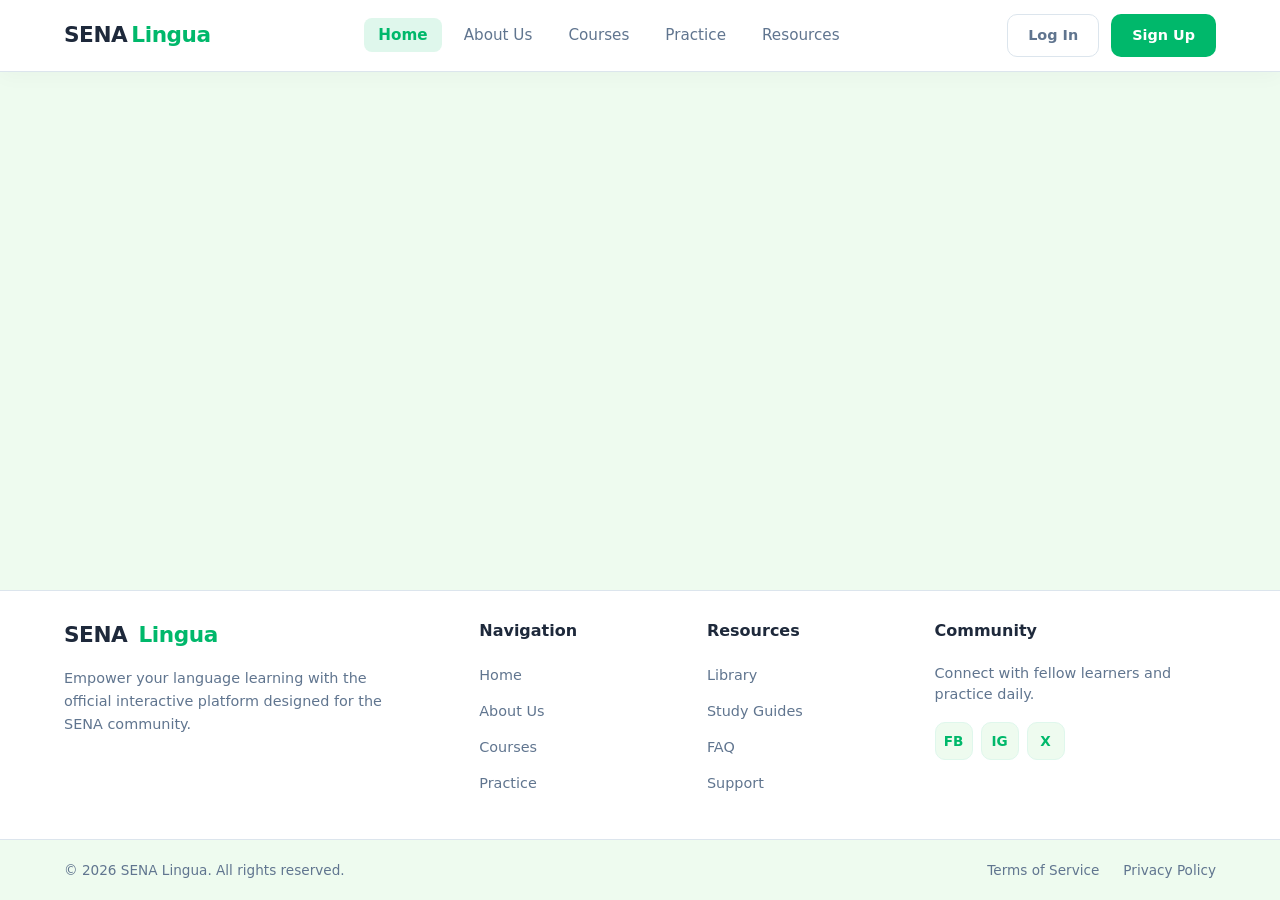
==== index.html @ 80a5748d "🎨 Colors  🔘 Botones  🧭 Navbar  🦶 Footer  ✨ Animaciones" ====
<!DOCTYPE html>
<html lang="eN">
<head>
    <meta charset="UTF-8">
    <meta name="viewport" content="width=device-width, initial-scale=1.0">
    <title>SENA Lingua</title>
    <link rel="stylesheet" href="css/estilo.css">
</head>
<body>
    <!-- NAVBAR -->
    <header class="site-header">
        <nav class="navbar">
            <div class="navbar-container">
                <!-- Logo -->
                <a href="index.html" class="logo">
                    SENA <span>Lingua</span>
                </a>
                <!-- Checkbox invisible para menú mobile responsivo (Sin JS) -->
                <input type="checkbox" id="menu-toggle" class="menu-checkbox">
                <label for="menu-toggle" class="mobile-menu-btn" aria-label="Abrir menú">
                    <span></span>
                    <span></span>
                    <span></span>
                </label>
                <!-- Enlaces de navegación -->
                <ul class="nav-links">
                    <li><a href="index.html" class="active">Home</a></li>
                    <li><a href="about.html">About Us</a></li>
                    <li><a href="courses.html">Courses</a></li>
                    <li><a href="practice.html">Practice</a></li>
                    <li><a href="resources.html">Resources</a></li>
                </ul>
                <!-- Botones de Acción -->
                <div class="nav-buttons">
                    <a href="login.html" class="login-btn">Log In</a>
                    <a href="register.html" class="register-btn">Sign Up</a>
                </div>
            </div>
        </nav>
    </header>
    <main class="main-content" style="flex: 1; padding: 3rem 1.5rem;">
        
    </main>

    <!-- FOOTER -->
    <footer class="footer">
        <div class="footer-container">
            <!-- Columna 1: Marca & Descripción -->
            <div class="footer-col footer-brand">
                <a href="index.html" class="logo">
                    SENA <span>Lingua</span>
                </a>
                <p class="footer-description">
                    Empower your language learning with the official interactive platform designed for the SENA community.
                </p>
            </div>
            <!-- Columna 2: Navegación -->
            <div class="footer-col">
                <h4 class="footer-title">Navigation</h4>
                <ul class="footer-links">
                    <li><a href="index.html">Home</a></li>
                    <li><a href="about.html">About Us</a></li>
                    <li><a href="courses.html">Courses</a></li>
                    <li><a href="practice.html">Practice</a></li>
                </ul>
            </div>
            <!-- Columna 3: Recursos -->
            <div class="footer-col">
                <h4 class="footer-title">Resources</h4>
                <ul class="footer-links">
                    <li><a href="resources.html">Library</a></li>
                    <li><a href="#">Study Guides</a></li>
                    <li><a href="#">FAQ</a></li>
                    <li><a href="#">Support</a></li>
                </ul>
            </div>
            <!-- Columna 4: Comunidad & Redes -->
            <div class="footer-col">
                <h4 class="footer-title">Community</h4>
                <p class="footer-info">Connect with fellow learners and practice daily.</p>
                <div class="footer-socials">
                    <a href="#" class="social-btn" translate="no" aria-label="Facebook">FB</a>
                    <a href="#" class="social-btn" translate="no" aria-label="Instagram">IG</a>
                    <a href="#" class="social-btn" translate="no" aria-label="X / Twitter">X</a>
                </div>
            </div>
        </div>
        <!-- Barra Inferior (Copyright & Legal) -->
        <div class="footer-bottom">
            <div class="footer-bottom-container">
                <p>&copy; 2026 SENA Lingua. All rights reserved.</p>
                <div class="footer-legal">
                    <a href="#">Terms of Service</a>
                    <a href="#">Privacy Policy</a>
                </div>
            </div>
        </div>
    </footer>
</body>
</html>
---- css/estilo.css ----
/* VARIABLES Y PALETA DE COLORES REFINADA */
:root {
    --verde-principal: #00B86B;
    --verde-claro: #DFF7EC;
    --verde-suave: #EEFBEF;
    --azul-gris: #60758F;
    --blanco: #FFFFFF;
    --gris-borde: #DCE5ED;
    /* Estados derivados y sombras orgánicas */
    --verde-hover: #009958;
    --texto-oscuro: #1E293B;
    --sombra-suave: 0 10px 30px -10px rgba(0, 184, 107, 0.25);
}
/* Reset básico */
* {
    box-sizing: border-box;
    margin: 0;
    padding: 0;
}
body {
    font-family: system-ui, -apple-system, BlinkMacSystemFont, 'Segoe UI', Roboto, sans-serif;
    background-color: var(--verde-suave);
    color: var(--texto-oscuro);
    line-height: 1.5;
    min-height: 100vh;
    display: flex;
    flex-direction: column;
}
/* HEADER & NAVBAR */
.site-header {
    position: sticky;
    top: 0;
    z-index: 1000;
}
.navbar {
    background-color: var(--blanco);
    border-bottom: 1px solid var(--gris-borde);
    box-shadow: 0 4px 20px rgba(0, 0, 0, 0.03);
}
.navbar-container {
    max-width: 1200px;
    margin: 0 auto;
    padding: 0.875rem 1.5rem;
    display: flex;
    align-items: center;
    justify-content: space-between;
    gap: 1.5rem;
    position: relative;
}
/* Brand / Logo */
.logo {
    font-size: 1.35rem;
    font-weight: 800;
    color: var(--texto-oscuro);
    text-decoration: none;
    letter-spacing: -0.02em;
    transition: transform 0.2s ease;
    display: inline-flex;
    align-items: center;
}
.logo:hover {
    transform: scale(1.03);
}
.logo span {
    color: var(--verde-principal);
    margin-left: 4px;
}
/* Navigation Links */
.nav-links {
    display: flex;
    align-items: center;
    list-style: none;
    gap: 0.5rem;
}
.nav-links a {
    text-decoration: none;
    color: var(--azul-gris);
    font-weight: 500;
    font-size: 0.95rem;
    padding: 0.5rem 0.875rem;
    border-radius: 8px;
    transition: all 0.25s cubic-bezier(0.4, 0, 0.2, 1);
}
.nav-links a:hover {
    color: var(--verde-principal);
    background-color: var(--verde-suave);
    transform: translateY(-2px);
}
.nav-links a.active {
    color: var(--verde-principal);
    background-color: var(--verde-claro);
    font-weight: 600;
}
/* Botones Auth */
.nav-buttons {
    display: flex;
    align-items: center;
    gap: 0.75rem;
}
.login-btn,
.register-btn {
    text-decoration: none;
    font-size: 0.9rem;
    font-weight: 600;
    padding: 0.6rem 1.25rem;
    border-radius: 10px;
    transition: all 0.25s cubic-bezier(0.4, 0, 0.2, 1);
    display: inline-flex;
    align-items: center;
    justify-content: center;
}
.login-btn {
    color: var(--azul-gris);
    border: 1px solid var(--gris-borde);
    background-color: transparent;
}
.login-btn:hover {
    color: var(--texto-oscuro);
    border-color: var(--azul-gris);
    background-color: var(--blanco);
    transform: translateY(-2px);
    box-shadow: 0 4px 12px rgba(0, 0, 0, 0.05);
}
.register-btn {
    color: var(--blanco);
    background-color: var(--verde-principal);
    border: 1px solid transparent;
}
.register-btn:hover {
    background-color: var(--verde-hover);
    transform: translateY(-2px);
    box-shadow: var(--sombra-suave);
}
.register-btn:active,
.login-btn:active {
    transform: translateY(0);
}
/* MENÚ MOBILE PURO CSS (SIN JS) */
.menu-checkbox {
    display: none;
}
.mobile-menu-btn {
    display: none;
    flex-direction: column;
    justify-content: space-between;
    width: 26px;
    height: 18px;
    cursor: pointer;
}
.mobile-menu-btn span {
    height: 3px;
    width: 100%;
    background-color: var(--texto-oscuro);
    border-radius: 2px;
    transition: all 0.3s ease;
}
/* AQUI ESTA EL MAIN */
.main-content {
    flex: 1;
}
/* FOOTER ANIMADO */
.footer {
    background-color: var(--blanco);
    border-top: 1px solid var(--gris-borde);
    margin-top: auto;
    padding-top: 1.75rem;
}
.footer-container {
    max-width: 1200px;
    margin: 0 auto;
    padding: 0 1.5rem 2rem 1.5rem;
    display: grid;
    grid-template-columns: 2fr 1fr 1fr 1.5fr;
    gap: 2.5rem;
}
.footer-brand .logo {
    display: inline-block;
    margin-bottom: 1rem;
}
.footer-description {
    color: var(--azul-gris);
    font-size: 0.9rem;
    line-height: 1.6;
    max-width: 320px;
}
.footer-title {
    color: var(--texto-oscuro);
    font-size: 1rem;
    font-weight: 700;
    margin-bottom: 1.25rem;
}
.footer-links {
    list-style: none;
}
.footer-links li {
    margin-bottom: 0.75rem;
}
.footer-links a {
    text-decoration: none;
    color: var(--azul-gris);
    font-size: 0.9rem;
    font-weight: 500;
    transition: all 0.25s ease;
    display: inline-block;
}
.footer-links a:hover {
    color: var(--verde-principal);
    transform: translateX(4px);
}
.footer-info {
    color: var(--azul-gris);
    font-size: 0.9rem;
    margin-bottom: 1rem;
    line-height: 1.5;
}
.footer-socials {
    display: flex;
    gap: 0.5rem;
}
.social-btn {
    display: inline-flex;
    align-items: center;
    justify-content: center;
    min-width: 38px;
    height: 38px;
    padding: 0 0.5rem;
    border-radius: 10px;
    background-color: var(--verde-suave);
    color: var(--verde-principal);
    border: 1px solid var(--verde-claro);
    font-weight: 700;
    font-size: 0.85rem;
    text-decoration: none;
    white-space: nowrap;
    transition: all 0.25s cubic-bezier(0.4, 0, 0.2, 1);
}
.social-btn:hover {
    background-color: var(--verde-principal);
    color: var(--blanco);
    border-color: var(--verde-principal);
    transform: translateY(-3px);
    box-shadow: 0 4px 12px rgba(0, 184, 107, 0.25);
}
.footer-bottom {
    border-top: 1px solid var(--gris-borde);
    background-color: var(--verde-suave);
    padding: 1.25rem 0;
}
.footer-bottom-container {
    max-width: 1200px;
    margin: 0 auto;
    padding: 0 1.5rem;
    display: flex;
    align-items: center;
    justify-content: space-between;
    font-size: 0.85rem;
    color: var(--azul-gris);
}
.footer-legal {
    display: flex;
    gap: 1.5rem;
}
.footer-legal a {
    color: var(--azul-gris);
    text-decoration: none;
    transition: color 0.2s ease;
}
.footer-legal a:hover {
    color: var(--verde-principal);
}
/* RESPONSIVO */
@media (max-width: 900px) {
    .footer-container {
        grid-template-columns: 1fr 1fr;
    }
}
@media (max-width: 768px) {
    .mobile-menu-btn {
        display: flex;
    }
    .nav-links {
        display: none;
        position: absolute;
        top: 100%;
        left: 0;
        right: 0;
        background-color: var(--blanco);
        flex-direction: column;
        padding: 1.5rem;
        border-bottom: 1px solid var(--gris-borde);
        box-shadow: 0 10px 20px rgba(0,0,0,0.05);
    }
    /* Activa menú en móviles usando el checkbox (Sin JS) */
    .menu-checkbox:checked ~ .nav-links {
        display: flex;
    }
    .nav-buttons {
        display: none;
    }
}
@media (max-width: 600px) {
    .footer-container {
        grid-template-columns: 1fr;
        gap: 2rem;
    }    
    .footer-bottom-container {
        flex-direction: column;
        gap: 0.75rem;
        text-align: center;
    }
}
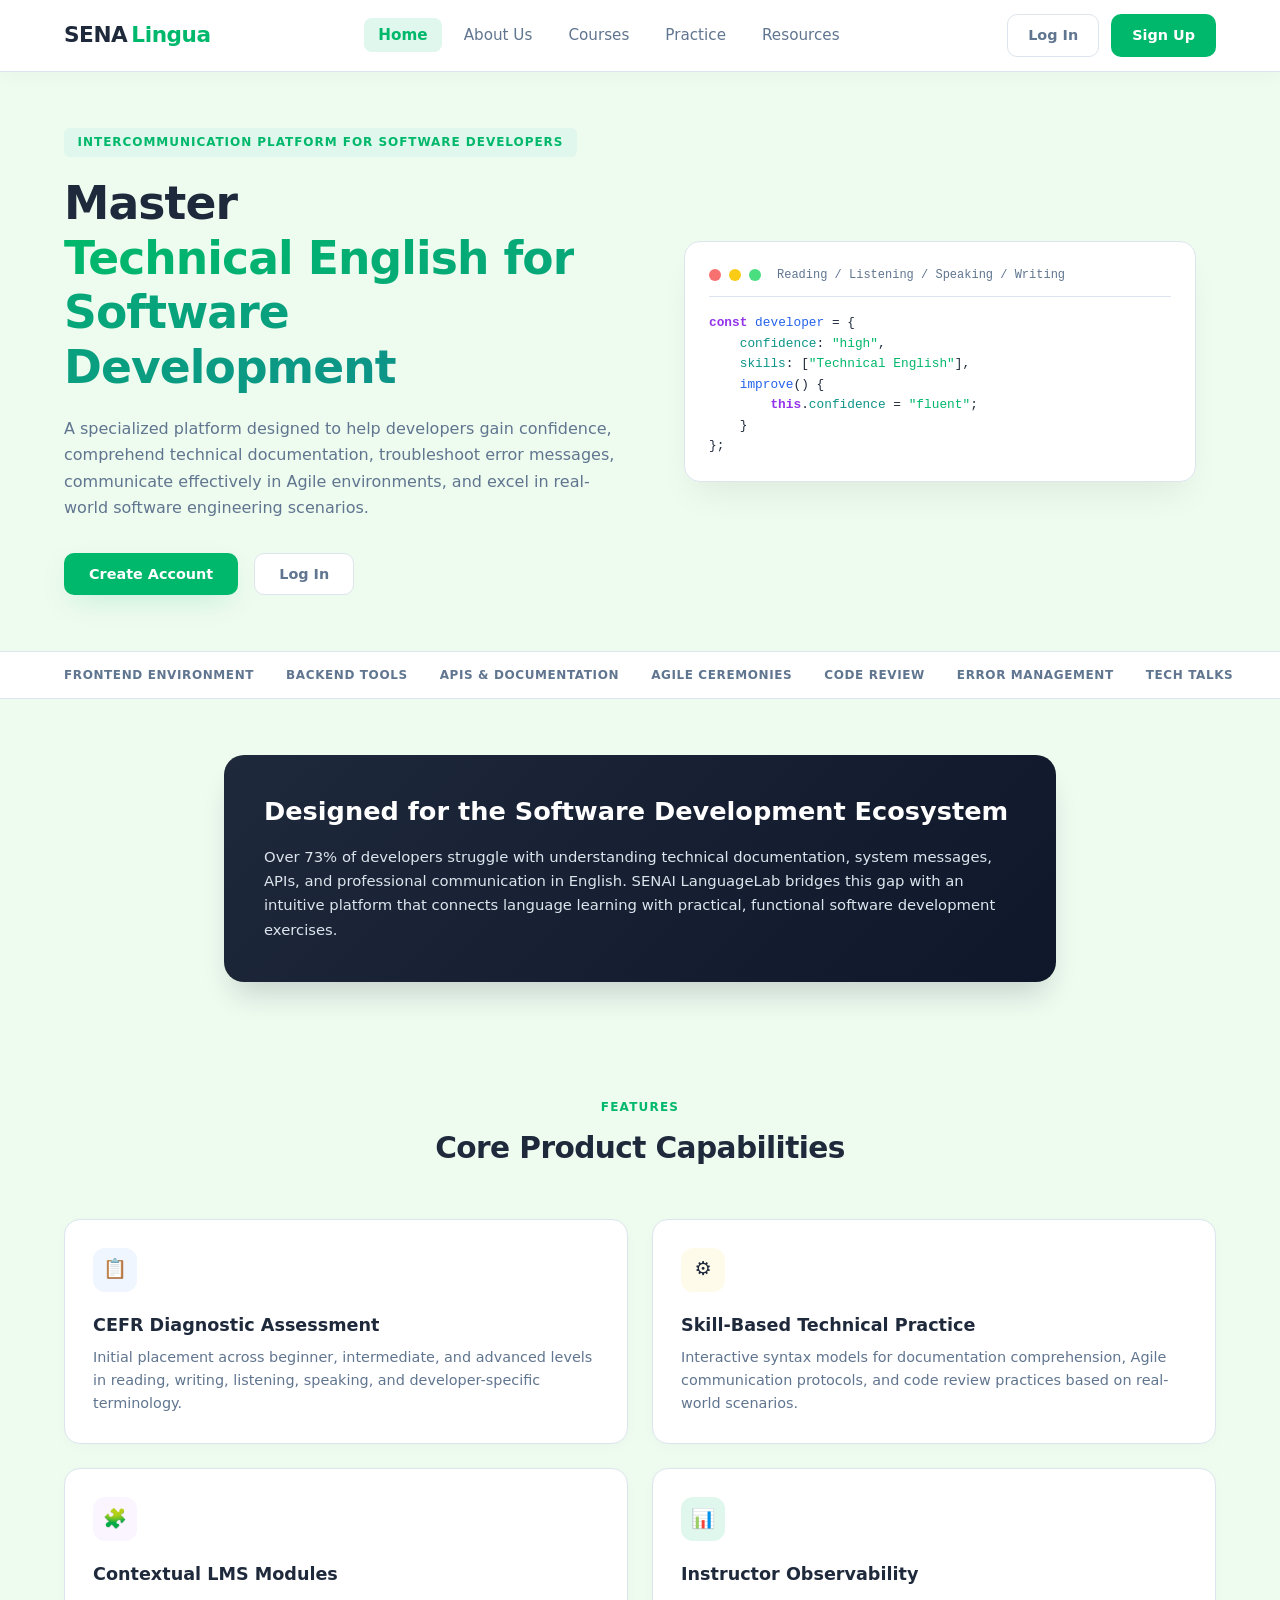
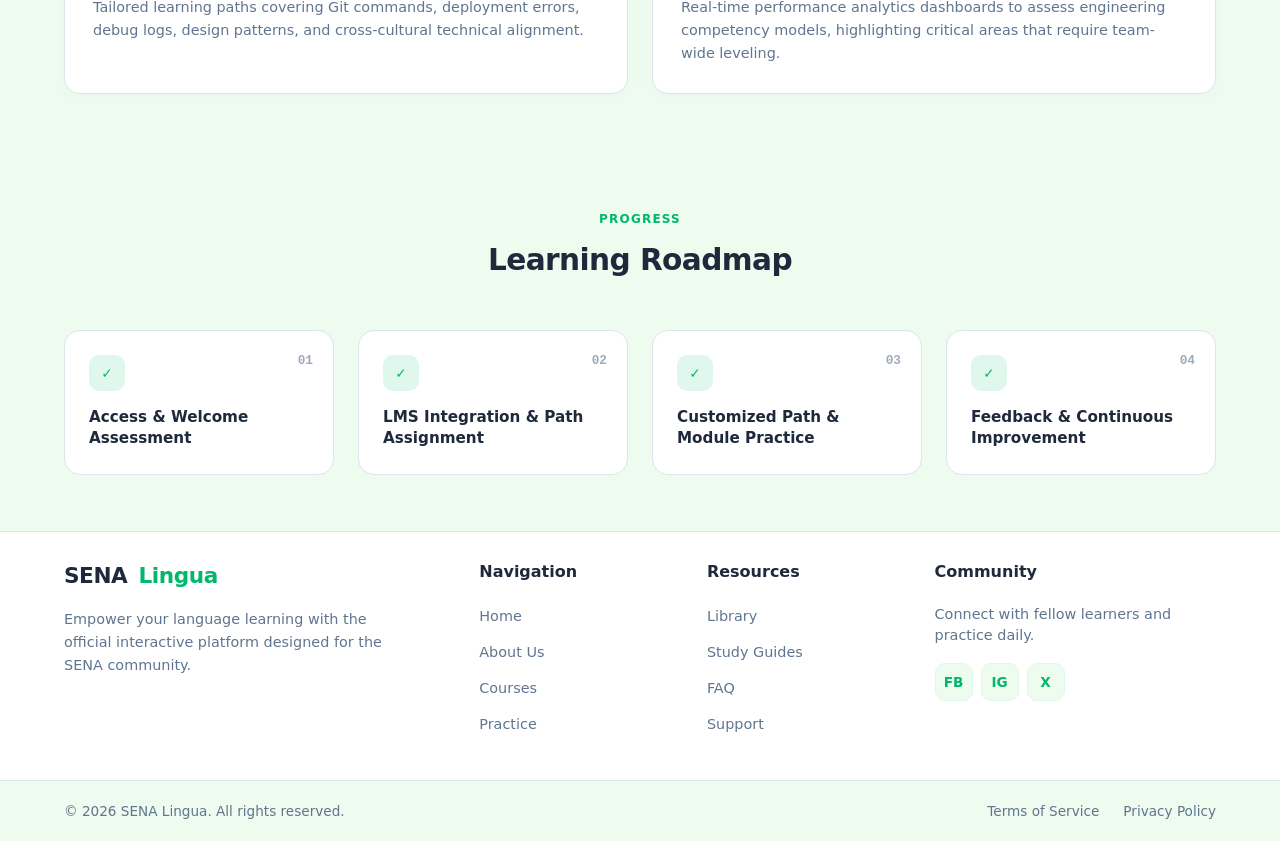
==== commit a5a6942a: "🚀 complete el HTML de Andres  lo pase a inglés y hice el CSS para que todo se viera mejor 🎨" ====
--- a/index.html
+++ b/index.html
@@ -1,10 +1,11 @@
 <!DOCTYPE html>
-<html lang="eN">
+<html lang="en">
 <head>
     <meta charset="UTF-8">
     <meta name="viewport" content="width=device-width, initial-scale=1.0">
     <title>SENA Lingua</title>
     <link rel="stylesheet" href="css/estilo.css">
+    <link rel="stylesheet" href="css/index.css">
 </head>
 <body>
     <!-- NAVBAR -->
@@ -38,8 +39,130 @@
             </div>
         </nav>
     </header>
-    <main class="main-content" style="flex: 1; padding: 3rem 1.5rem;">
-        
+    <!-- MAIN CONTENT -->
+    <main class="main-content">
+        <!-- Main Hero Section -->
+        <section class="hero-section">
+            <div class="hero-grid">
+                <div class="hero-content">
+                    <span class="badge-category">Intercommunication Platform for Software Developers</span>
+                    <h1 class="hero-title">
+                        Master <br>
+                        <span class="text-gradient">Technical English for <br>Software Development</span>
+                    </h1>
+                    <p class="hero-description">
+                        A specialized platform designed to help developers gain confidence, comprehend technical documentation, troubleshoot error messages, communicate effectively in Agile environments, and excel in real-world software engineering scenarios.
+                    </p>
+                    <div class="cta-group">
+                        <button class="btn btn-primary">Create Account</button>
+                        <button class="btn btn-secondary">Log In</button>
+                    </div>
+                </div>
+                <!-- Code Editor Component -->
+                <div class="editor-wrapper">
+                    <div class="editor-card">
+                        <div class="editor-header">
+                            <div class="window-controls">
+                                <span class="dot dot-red"></span>
+                                <span class="dot dot-yellow"></span>
+                                <span class="dot dot-green"></span>
+                                <span class="editor-subtitle">Reading / Listening / Speaking / Writing</span>
+                            </div>
+                        </div>
+                        <pre class="code-block"><code><span class="token-keyword">const</span> <span class="token-variable">developer</span> = {
+    <span class="token-property">confidence</span>: <span class="token-string">"high"</span>,
+    <span class="token-property">skills</span>: [<span class="token-string">"Technical English"</span>],
+    <span class="token-variable">improve</span>() {
+        <span class="token-keyword">this</span>.<span class="token-property">confidence</span> = <span class="token-string">"fluent"</span>;
+    }
+};</code></pre>
+                    </div>
+                </div>
+            </div>
+        </section>
+
+        <!-- Secondary Bar / Technologies -->
+        <div class="tech-bar">
+            <div class="tech-bar-container">
+                <span>FRONTEND ENVIRONMENT</span>
+                <span>BACKEND TOOLS</span>
+                <span>APIS & DOCUMENTATION</span>
+                <span>AGILE CEREMONIES</span>
+                <span>CODE REVIEW</span>
+                <span>ERROR MANAGEMENT</span>
+                <span>TECH TALKS</span>
+            </div>
+        </div>
+
+        <!-- Ecosystem Banner -->
+        <section class="banner-section">
+            <div class="banner-card">
+                <h2 class="banner-title">Designed for the Software Development Ecosystem</h2>
+                <p class="banner-text">
+                    Over 73% of developers struggle with understanding technical documentation, system messages, APIs, and professional communication in English. SENAI LanguageLab bridges this gap with an intuitive platform that connects language learning with practical, functional software development exercises.
+                </p>
+            </div>
+        </section>
+
+        <!-- Core Product Capabilities -->
+        <section class="features-section">
+            <div class="section-header">
+                <span class="section-kicker">Features</span>
+                <h2 class="section-title">Core Product Capabilities</h2>
+            </div>
+            <div class="features-grid">
+                <div class="feature-card">
+                    <div class="feature-icon icon-blue">📋</div>
+                    <h3 class="feature-title">CEFR Diagnostic Assessment</h3>
+                    <p class="feature-description">Initial placement across beginner, intermediate, and advanced levels in reading, writing, listening, speaking, and developer-specific terminology.</p>
+                </div>
+                <div class="feature-card">
+                    <div class="feature-icon icon-amber">⚙️</div>
+                    <h3 class="feature-title">Skill-Based Technical Practice</h3>
+                    <p class="feature-description">Interactive syntax models for documentation comprehension, Agile communication protocols, and code review practices based on real-world scenarios.</p>
+                </div>
+                <div class="feature-card">
+                    <div class="feature-icon icon-purple">🧩</div>
+                    <h3 class="feature-title">Contextual LMS Modules</h3>
+                    <p class="feature-description">Tailored learning paths covering Git commands, deployment errors, debug logs, design patterns, and cross-cultural technical alignment.</p>
+                </div>
+                <div class="feature-card">
+                    <div class="feature-icon icon-emerald">📊</div>
+                    <h3 class="feature-title">Instructor Observability</h3>
+                    <p class="feature-description">Real-time performance analytics dashboards to assess engineering competency models, highlighting critical areas that require team-wide leveling.</p>
+                </div>
+            </div>
+        </section>
+
+        <!-- Learning Roadmap -->
+        <section class="roadmap-section">
+            <div class="section-header">
+                <span class="section-kicker">Progress</span>
+                <h2 class="section-title">Learning Roadmap</h2>
+            </div>
+            <div class="roadmap-grid">
+                <div class="roadmap-card">
+                    <span class="step-number">01</span>
+                    <div class="check-icon">✓</div>
+                    <h3 class="step-title">Access & Welcome Assessment</h3>
+                </div>
+                <div class="roadmap-card">
+                    <span class="step-number">02</span>
+                    <div class="check-icon">✓</div>
+                    <h3 class="step-title">LMS Integration & Path Assignment</h3>
+                </div>
+                <div class="roadmap-card">
+                    <span class="step-number">03</span>
+                    <div class="check-icon">✓</div>
+                    <h3 class="step-title">Customized Path & Module Practice</h3>
+                </div>
+                <div class="roadmap-card">
+                    <span class="step-number">04</span>
+                    <div class="check-icon">✓</div>
+                    <h3 class="step-title">Feedback & Continuous Improvement</h3>
+                </div>
+            </div>
+        </section>
     </main>
 
     <!-- FOOTER -->
--- a/css/index.css
+++ b/css/index.css
@@ -0,0 +1,324 @@
+/* 1. SECCIÓN HERO */
+.hero-section {
+    max-width: 1200px;
+    margin: 0 auto;
+    padding: 3.5rem 1.5rem;
+}
+.hero-grid {
+    display: grid;
+    grid-template-columns: 1fr;
+    gap: 3rem;
+    align-items: center;
+}
+.badge-category {
+    font-size: 0.75rem;
+    text-transform: uppercase;
+    font-weight: 700;
+    letter-spacing: 0.08em;
+    color: var(--verde-principal);
+    background-color: var(--verde-claro);
+    padding: 0.35rem 0.85rem;
+    border-radius: 6px;
+    display: inline-block;
+}
+.hero-title {
+    font-size: 2.25rem;
+    font-weight: 800;
+    color: var(--texto-oscuro);
+    margin-top: 1.25rem;
+    line-height: 1.2;
+    letter-spacing: -0.02em;
+}
+.text-gradient {
+    background: linear-gradient(135deg, var(--verde-principal), #0d9488);
+    background-clip: text;
+    -webkit-background-clip: text;
+    -webkit-text-fill-color: transparent;
+}
+.hero-description {
+    margin-top: 1.25rem;
+    font-size: 1rem;
+    color: var(--azul-gris);
+    line-height: 1.65;
+    max-width: 36rem;
+}
+.cta-group {
+    margin-top: 2rem;
+    display: flex;
+    flex-wrap: wrap;
+    gap: 1rem;
+}
+.btn {
+    font-family: inherit;
+    font-size: 0.9rem;
+    font-weight: 600;
+    padding: 0.75rem 1.5rem;
+    border-radius: 10px;
+    cursor: pointer;
+    transition: all 0.25s cubic-bezier(0.4, 0, 0.2, 1);
+}
+.btn-primary {
+    background-color: var(--verde-principal);
+    color: var(--blanco);
+    border: 1px solid transparent;
+    box-shadow: var(--sombra-suave);
+}
+.btn-primary:hover {
+    background-color: var(--verde-hover);
+    transform: translateY(-2px);
+}
+.btn-secondary {
+    background-color: var(--blanco);
+    color: var(--azul-gris);
+    border: 1px solid var(--gris-borde);
+}
+.btn-secondary:hover {
+    color: var(--texto-oscuro);
+    border-color: var(--azul-gris);
+    transform: translateY(-2px);
+    box-shadow: 0 4px 12px rgba(0, 0, 0, 0.05);
+}
+
+/* 2. EDITOR DE CÓDIGO */
+.editor-wrapper {
+    position: relative;
+}
+.editor-card {
+    background-color: rgba(255, 255, 255, 0.9);
+    backdrop-filter: blur(12px);
+    border: 1px solid var(--gris-borde);
+    border-radius: 16px;
+    box-shadow: 0 20px 35px -10px rgba(0, 0, 0, 0.07);
+    padding: 1.5rem;
+    max-width: 32rem;
+    margin: 0 auto;
+}
+.editor-header {
+    border-bottom: 1px solid var(--gris-borde);
+    padding-bottom: 0.75rem;
+    margin-bottom: 1rem;
+}
+.window-controls {
+    display: flex;
+    align-items: center;
+    gap: 0.5rem;
+}
+.dot {
+    width: 0.75rem;
+    height: 0.75rem;
+    border-radius: 50%;
+}
+.dot-red { background-color: #f87171; }
+.dot-yellow { background-color: #facc15; }
+.dot-green { background-color: #4ade80; }
+.editor-subtitle {
+    font-size: 0.75rem;
+    color: var(--azul-gris);
+    font-family: ui-monospace, SFMono-Regular, Menlo, Monaco, Consolas, monospace;
+    margin-left: 0.5rem;
+}
+.code-block {
+    font-family: ui-monospace, SFMono-Regular, Menlo, Monaco, Consolas, monospace;
+    font-size: 0.8rem;
+    color: var(--texto-oscuro);
+    line-height: 1.6;
+    overflow-x: auto;
+}
+.token-keyword { color: #9333ea; font-weight: 600; }
+.token-variable { color: #2563eb; }
+.token-property { color: #0d9488; }
+.token-string { color: var(--verde-principal); }
+
+/* 3. BARRA DE TECNOLOGÍAS */
+.tech-bar {
+    border-top: 1px solid var(--gris-borde);
+    border-bottom: 1px solid var(--gris-borde);
+    background-color: var(--blanco);
+    padding: 0.875rem 0;
+    overflow-x: auto;
+}
+.tech-bar-container {
+    max-width: 1200px;
+    margin: 0 auto;
+    padding: 0 1.5rem;
+    display: flex;
+    justify-content: space-between;
+    gap: 2rem;
+    font-size: 0.75rem;
+    font-weight: 700;
+    color: var(--azul-gris);
+    white-space: nowrap;
+    letter-spacing: 0.05em;
+}
+
+/* 4. BANNER DEL ECOSISTEMA */
+.banner-section {
+    max-width: 1200px;
+    margin: 0 auto;
+    padding: 3.5rem 1.5rem;
+}
+.banner-card {
+    background: linear-gradient(135deg, var(--texto-oscuro), #0f172a);
+    border-radius: 20px;
+    padding: 2.5rem;
+    color: var(--blanco);
+    max-width: 52rem;
+    margin: 0 auto;
+    box-shadow: 0 20px 30px -10px rgba(30, 41, 59, 0.2);
+}
+.banner-title {
+    font-size: 1.35rem;
+    font-weight: 700;
+    line-height: 1.3;
+}
+.banner-text {
+    margin-top: 1rem;
+    color: var(--gris-borde);
+    font-size: 0.925rem;
+    line-height: 1.65;
+}
+
+/* 5. SECCIONES Y ENCABEZADOS */
+.features-section,
+.roadmap-section {
+    max-width: 1200px;
+    margin: 0 auto;
+    padding: 3.5rem 1.5rem;
+}
+.section-header {
+    text-align: center;
+    max-width: 36rem;
+    margin: 0 auto 3rem auto;
+}
+.section-kicker {
+    font-size: 0.75rem;
+    text-transform: uppercase;
+    font-weight: 700;
+    letter-spacing: 0.1em;
+    color: var(--verde-principal);
+}
+.section-title {
+    font-size: 1.85rem;
+    font-weight: 800;
+    color: var(--texto-oscuro);
+    margin-top: 0.5rem;
+    letter-spacing: -0.02em;
+}
+
+/* 6. GRID DE FUNCIONALIDADES */
+.features-grid {
+    display: grid;
+    grid-template-columns: 1fr;
+    gap: 1.5rem;
+}
+.feature-card {
+    background-color: var(--blanco);
+    border: 1px solid var(--gris-borde);
+    border-radius: 16px;
+    padding: 1.75rem;
+    box-shadow: 0 4px 15px rgba(0, 0, 0, 0.02);
+    transition: all 0.25s ease;
+}
+.feature-card:hover {
+    transform: translateY(-3px);
+    box-shadow: 0 10px 25px rgba(0, 0, 0, 0.05);
+    border-color: var(--verde-claro);
+}
+.feature-icon {
+    width: 2.75rem;
+    height: 2.75rem;
+    border-radius: 12px;
+    display: flex;
+    align-items: center;
+    justify-content: center;
+    font-size: 1.2rem;
+    margin-bottom: 1.25rem;
+}
+.icon-blue { background-color: #eff6ff; }
+.icon-amber { background-color: #fffbeb; }
+.icon-purple { background-color: #faf5ff; }
+.icon-emerald { background-color: var(--verde-claro); }
+.feature-title {
+    font-size: 1.1rem;
+    font-weight: 700;
+    color: var(--texto-oscuro);
+}
+.feature-description {
+    font-size: 0.9rem;
+    color: var(--azul-gris);
+    margin-top: 0.5rem;
+    line-height: 1.6;
+}
+
+/* 7. RUTA DE APRENDIZAJE */
+.roadmap-grid {
+    display: grid;
+    grid-template-columns: 1fr;
+    gap: 1.5rem;
+}
+.roadmap-card {
+    background-color: var(--blanco);
+    border: 1px solid var(--gris-borde);
+    border-radius: 16px;
+    padding: 1.5rem;
+    position: relative;
+    transition: border-color 0.2s ease;
+}
+.roadmap-card:hover {
+    border-color: var(--verde-principal);
+}
+.step-number {
+    position: absolute;
+    top: 1.25rem;
+    right: 1.25rem;
+    font-size: 0.8rem;
+    font-family: ui-monospace, SFMono-Regular, Menlo, Monaco, Consolas, monospace;
+    font-weight: 700;
+    color: var(--azul-gris);
+    opacity: 0.6;
+}
+.check-icon {
+    width: 2.25rem;
+    height: 2.25rem;
+    background-color: var(--verde-claro);
+    color: var(--verde-principal);
+    border-radius: 10px;
+    display: flex;
+    align-items: center;
+    justify-content: center;
+    font-size: 0.85rem;
+    font-weight: 800;
+    margin-bottom: 1rem;
+}
+.step-title {
+    font-size: 0.95rem;
+    font-weight: 700;
+    color: var(--texto-oscuro);
+    line-height: 1.4;
+}
+
+/* 8. CONSULTAS DE MEDIOS (RESPONSIVE) */
+@media (min-width: 640px) {
+    .roadmap-grid {
+        grid-template-columns: repeat(2, 1fr);
+    }
+}
+@media (min-width: 768px) {
+    .features-grid {
+        grid-template-columns: repeat(2, 1fr);
+    }
+}
+@media (min-width: 1024px) {
+    .hero-grid {
+        grid-template-columns: 1fr 1fr;
+    }
+    .hero-title {
+        font-size: 2.85rem;
+    }
+    .banner-title {
+        font-size: 1.6rem;
+    }
+    .roadmap-grid {
+        grid-template-columns: repeat(4, 1fr);
+    }
+}
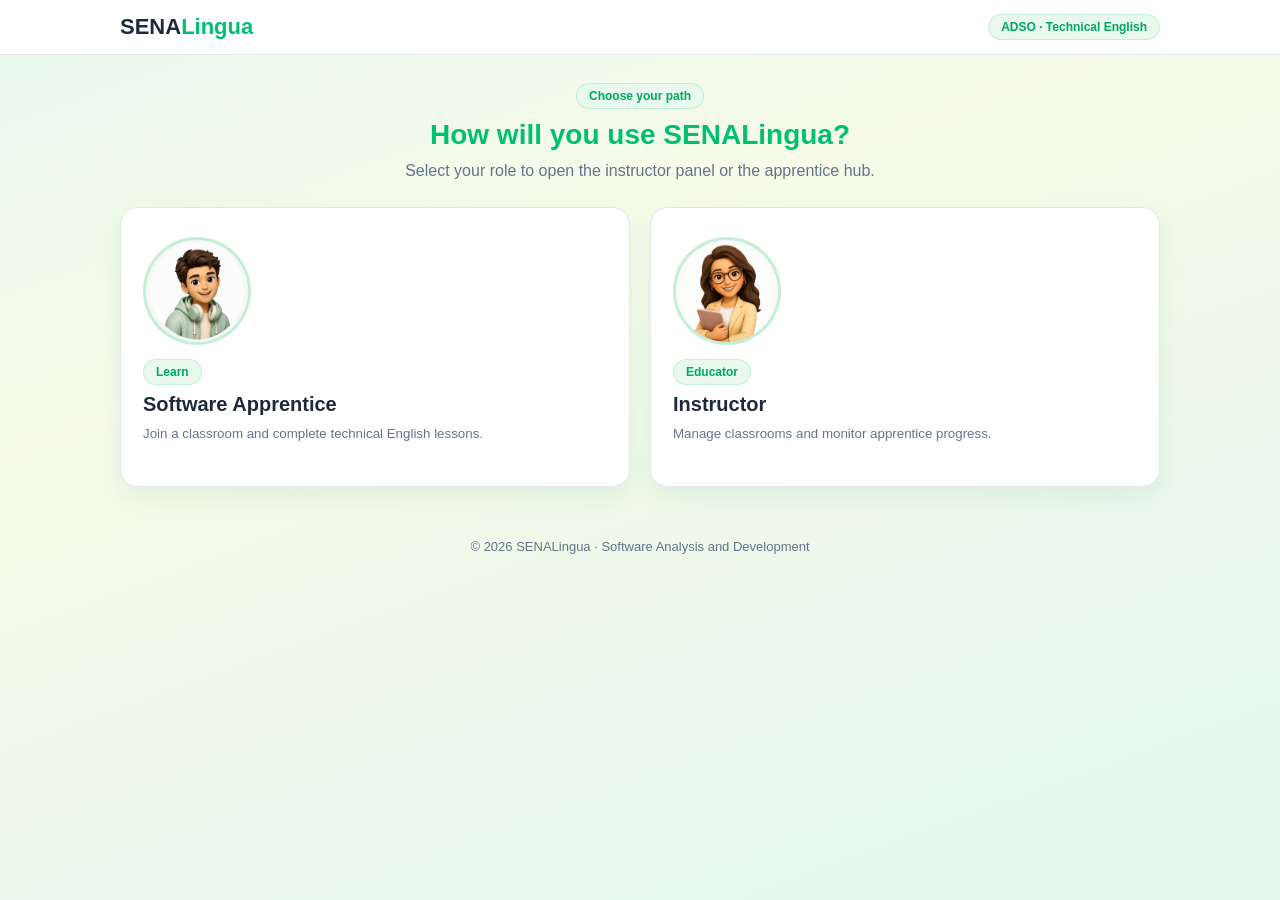
==== commit 1498d637: "feat: SENALingua-aprendiz" ====
--- a/index.html
+++ b/index.html
@@ -1,223 +1,52 @@
 <!DOCTYPE html>
-<html lang="en">
+<html lang="es">
 <head>
     <meta charset="UTF-8">
     <meta name="viewport" content="width=device-width, initial-scale=1.0">
-    <title>SENA Lingua</title>
-    <link rel="stylesheet" href="css/estilo.css">
-    <link rel="stylesheet" href="css/index.css">
+    <title>SENALingua</title>
+    <link rel="stylesheet" href="css/estilos.css">
 </head>
 <body>
-    <!-- NAVBAR -->
-    <header class="site-header">
-        <nav class="navbar">
-            <div class="navbar-container">
-                <!-- Logo -->
-                <a href="index.html" class="logo">
-                    SENA <span>Lingua</span>
-                </a>
-                <!-- Checkbox invisible para menú mobile responsivo (Sin JS) -->
-                <input type="checkbox" id="menu-toggle" class="menu-checkbox">
-                <label for="menu-toggle" class="mobile-menu-btn" aria-label="Abrir menú">
-                    <span></span>
-                    <span></span>
-                    <span></span>
-                </label>
-                <!-- Enlaces de navegación -->
-                <ul class="nav-links">
-                    <li><a href="index.html" class="active">Home</a></li>
-                    <li><a href="about.html">About Us</a></li>
-                    <li><a href="courses.html">Courses</a></li>
-                    <li><a href="practice.html">Practice</a></li>
-                    <li><a href="resources.html">Resources</a></li>
-                </ul>
-                <!-- Botones de Acción -->
-                <div class="nav-buttons">
-                    <a href="login.html" class="login-btn">Log In</a>
-                    <a href="register.html" class="register-btn">Sign Up</a>
-                </div>
+    <div class="encabezado">
+        <div class="encabezado-caja">
+            <div class="encabezado-izq">
+                <a class="logo" href="index.html">SENA<span>Lingua</span></a>
             </div>
-        </nav>
-    </header>
-    <!-- MAIN CONTENT -->
-    <main class="main-content">
-        <!-- Main Hero Section -->
-        <section class="hero-section">
-            <div class="hero-grid">
-                <div class="hero-content">
-                    <span class="badge-category">Intercommunication Platform for Software Developers</span>
-                    <h1 class="hero-title">
-                        Master <br>
-                        <span class="text-gradient">Technical English for <br>Software Development</span>
-                    </h1>
-                    <p class="hero-description">
-                        A specialized platform designed to help developers gain confidence, comprehend technical documentation, troubleshoot error messages, communicate effectively in Agile environments, and excel in real-world software engineering scenarios.
-                    </p>
-                    <div class="cta-group">
-                        <button class="btn btn-primary">Create Account</button>
-                        <button class="btn btn-secondary">Log In</button>
-                    </div>
-                </div>
-                <!-- Code Editor Component -->
-                <div class="editor-wrapper">
-                    <div class="editor-card">
-                        <div class="editor-header">
-                            <div class="window-controls">
-                                <span class="dot dot-red"></span>
-                                <span class="dot dot-yellow"></span>
-                                <span class="dot dot-green"></span>
-                                <span class="editor-subtitle">Reading / Listening / Speaking / Writing</span>
-                            </div>
-                        </div>
-                        <pre class="code-block"><code><span class="token-keyword">const</span> <span class="token-variable">developer</span> = {
-    <span class="token-property">confidence</span>: <span class="token-string">"high"</span>,
-    <span class="token-property">skills</span>: [<span class="token-string">"Technical English"</span>],
-    <span class="token-variable">improve</span>() {
-        <span class="token-keyword">this</span>.<span class="token-property">confidence</span> = <span class="token-string">"fluent"</span>;
-    }
-};</code></pre>
-                    </div>
-                </div>
-            </div>
-        </section>
+            <span class="badge">ADSO · Technical English</span>
+        </div>
+    </div>
 
-        <!-- Secondary Bar / Technologies -->
-        <div class="tech-bar">
-            <div class="tech-bar-container">
-                <span>FRONTEND ENVIRONMENT</span>
-                <span>BACKEND TOOLS</span>
-                <span>APIS & DOCUMENTATION</span>
-                <span>AGILE CEREMONIES</span>
-                <span>CODE REVIEW</span>
-                <span>ERROR MANAGEMENT</span>
-                <span>TECH TALKS</span>
-            </div>
+    <div class="contenedor">
+        <div class="centrado">
+            <span class="badge">Choose your path</span>
+            <h1 class="titulo">How will you use SENALingua?</h1>
+            <p class="muted">Select your role to open the instructor panel or the apprentice hub.</p>
         </div>
 
-        <!-- Ecosystem Banner -->
-        <section class="banner-section">
-            <div class="banner-card">
-                <h2 class="banner-title">Designed for the Software Development Ecosystem</h2>
-                <p class="banner-text">
-                    Over 73% of developers struggle with understanding technical documentation, system messages, APIs, and professional communication in English. SENAI LanguageLab bridges this gap with an intuitive platform that connects language learning with practical, functional software development exercises.
-                </p>
-            </div>
-        </section>
+        <div class="roles">
+            <button type="button" class="tarjeta rol" onclick="irAprendiz()">
+                <div class="marco-foto">
+                    <img src="assets/apprentice.png" alt="Aprendiz">
+                </div>
+                <span class="badge">Learn</span>
+                <h2>Software Apprentice</h2>
+                <p class="muted">Join a classroom and complete technical English lessons.</p>
+            </button>
 
-        <!-- Core Product Capabilities -->
-        <section class="features-section">
-            <div class="section-header">
-                <span class="section-kicker">Features</span>
-                <h2 class="section-title">Core Product Capabilities</h2>
-            </div>
-            <div class="features-grid">
-                <div class="feature-card">
-                    <div class="feature-icon icon-blue">📋</div>
-                    <h3 class="feature-title">CEFR Diagnostic Assessment</h3>
-                    <p class="feature-description">Initial placement across beginner, intermediate, and advanced levels in reading, writing, listening, speaking, and developer-specific terminology.</p>
+            <button type="button" class="tarjeta rol" onclick="irInstructor()">
+                <div class="marco-foto">
+                    <img src="assets/instructor.png" alt="Instructor">
                 </div>
-                <div class="feature-card">
-                    <div class="feature-icon icon-amber">⚙️</div>
-                    <h3 class="feature-title">Skill-Based Technical Practice</h3>
-                    <p class="feature-description">Interactive syntax models for documentation comprehension, Agile communication protocols, and code review practices based on real-world scenarios.</p>
-                </div>
-                <div class="feature-card">
-                    <div class="feature-icon icon-purple">🧩</div>
-                    <h3 class="feature-title">Contextual LMS Modules</h3>
-                    <p class="feature-description">Tailored learning paths covering Git commands, deployment errors, debug logs, design patterns, and cross-cultural technical alignment.</p>
-                </div>
-                <div class="feature-card">
-                    <div class="feature-icon icon-emerald">📊</div>
-                    <h3 class="feature-title">Instructor Observability</h3>
-                    <p class="feature-description">Real-time performance analytics dashboards to assess engineering competency models, highlighting critical areas that require team-wide leveling.</p>
-                </div>
-            </div>
-        </section>
+                <span class="badge">Educator</span>
+                <h2>Instructor</h2>
+                <p class="muted">Manage classrooms and monitor apprentice progress.</p>
+            </button>
+        </div>
+    </div>
 
-        <!-- Learning Roadmap -->
-        <section class="roadmap-section">
-            <div class="section-header">
-                <span class="section-kicker">Progress</span>
-                <h2 class="section-title">Learning Roadmap</h2>
-            </div>
-            <div class="roadmap-grid">
-                <div class="roadmap-card">
-                    <span class="step-number">01</span>
-                    <div class="check-icon">✓</div>
-                    <h3 class="step-title">Access & Welcome Assessment</h3>
-                </div>
-                <div class="roadmap-card">
-                    <span class="step-number">02</span>
-                    <div class="check-icon">✓</div>
-                    <h3 class="step-title">LMS Integration & Path Assignment</h3>
-                </div>
-                <div class="roadmap-card">
-                    <span class="step-number">03</span>
-                    <div class="check-icon">✓</div>
-                    <h3 class="step-title">Customized Path & Module Practice</h3>
-                </div>
-                <div class="roadmap-card">
-                    <span class="step-number">04</span>
-                    <div class="check-icon">✓</div>
-                    <h3 class="step-title">Feedback & Continuous Improvement</h3>
-                </div>
-            </div>
-        </section>
-    </main>
+    <p class="pie">© 2026 SENALingua · Software Analysis and Development</p>
 
-    <!-- FOOTER -->
-    <footer class="footer">
-        <div class="footer-container">
-            <!-- Columna 1: Marca & Descripción -->
-            <div class="footer-col footer-brand">
-                <a href="index.html" class="logo">
-                    SENA <span>Lingua</span>
-                </a>
-                <p class="footer-description">
-                    Empower your language learning with the official interactive platform designed for the SENA community.
-                </p>
-            </div>
-            <!-- Columna 2: Navegación -->
-            <div class="footer-col">
-                <h4 class="footer-title">Navigation</h4>
-                <ul class="footer-links">
-                    <li><a href="index.html">Home</a></li>
-                    <li><a href="about.html">About Us</a></li>
-                    <li><a href="courses.html">Courses</a></li>
-                    <li><a href="practice.html">Practice</a></li>
-                </ul>
-            </div>
-            <!-- Columna 3: Recursos -->
-            <div class="footer-col">
-                <h4 class="footer-title">Resources</h4>
-                <ul class="footer-links">
-                    <li><a href="resources.html">Library</a></li>
-                    <li><a href="#">Study Guides</a></li>
-                    <li><a href="#">FAQ</a></li>
-                    <li><a href="#">Support</a></li>
-                </ul>
-            </div>
-            <!-- Columna 4: Comunidad & Redes -->
-            <div class="footer-col">
-                <h4 class="footer-title">Community</h4>
-                <p class="footer-info">Connect with fellow learners and practice daily.</p>
-                <div class="footer-socials">
-                    <a href="#" class="social-btn" translate="no" aria-label="Facebook">FB</a>
-                    <a href="#" class="social-btn" translate="no" aria-label="Instagram">IG</a>
-                    <a href="#" class="social-btn" translate="no" aria-label="X / Twitter">X</a>
-                </div>
-            </div>
-        </div>
-        <!-- Barra Inferior (Copyright & Legal) -->
-        <div class="footer-bottom">
-            <div class="footer-bottom-container">
-                <p>&copy; 2026 SENA Lingua. All rights reserved.</p>
-                <div class="footer-legal">
-                    <a href="#">Terms of Service</a>
-                    <a href="#">Privacy Policy</a>
-                </div>
-            </div>
-        </div>
-    </footer>
+    <script src="js/datos.js"></script>
+    <script src="js/inicio.js"></script>
 </body>
-</html>+</html>
--- a/css/estilos.css
+++ b/css/estilos.css
@@ -0,0 +1,531 @@
+:root {
+    --brand-primary: #00bf72;
+    --green-accent: #00d680;
+    --green-dark: #00b86c;
+    --green-medium: #00b368;
+    --green-text: #00a862;
+    --bg-grad-1: #e8f9ee;
+    --bg-grad-2: #f7fbe8;
+    --bg-grad-3: #ebf8eb;
+    --bg-grad-4: #e2f7ed;
+    --bg-pill: #e6f9f0;
+    --bg-badge-green: rgba(230, 248, 238, 0.9);
+    --text-primary: #2b363b;
+    --text-dark: #1e293b;
+    --text-medium: #475569;
+    --text-muted: #64748b;
+    --text-placeholder: #cbd5e1;
+    --bg-surface: #ffffff;
+    --border-light: #e2e8f0;
+    --border-pill: rgba(210, 235, 220, 0.8);
+    --border-badge: rgba(160, 230, 190, 0.5);
+    --shadow-green-card: rgba(0, 128, 80, 0.08);
+    --shadow-green-btn: rgba(0, 191, 114, 0.25);
+    --shadow-green-btn-hover: rgba(0, 191, 114, 0.3);
+    --shadow-focus: rgba(0, 191, 114, 0.12);
+}
+
+* {
+    box-sizing: border-box;
+}
+
+html,
+body {
+    height: 100%;
+}
+
+body {
+    margin: 0;
+    font-family: Arial, Helvetica, sans-serif;
+    color: var(--text-primary);
+    background: linear-gradient(160deg, var(--bg-grad-1), var(--bg-grad-2), var(--bg-grad-3), var(--bg-grad-4));
+    min-height: 100%;
+}
+
+.oculto {
+    display: none;
+}
+
+.encabezado {
+    background: var(--bg-surface);
+    border-bottom: 1px solid var(--border-light);
+}
+
+.encabezado-caja {
+    max-width: 1080px;
+    margin: auto;
+    padding: 14px 20px;
+    display: flex;
+    justify-content: space-between;
+    align-items: center;
+}
+
+.encabezado-izq {
+    display: flex;
+    align-items: center;
+    gap: 12px;
+}
+
+.logo {
+    color: var(--text-dark);
+    text-decoration: none;
+    font-weight: bold;
+    font-size: 22px;
+}
+
+.logo span {
+    color: var(--brand-primary);
+}
+
+.badge {
+    display: inline-block;
+    background: var(--bg-badge-green);
+    border: 1px solid var(--border-badge);
+    color: var(--green-text);
+    padding: 5px 12px;
+    border-radius: 20px;
+    font-size: 12px;
+    font-weight: bold;
+}
+
+.contenedor {
+    max-width: 1080px;
+    margin: auto;
+    padding: 28px 20px 16px 20px;
+}
+
+.centrado {
+    text-align: center;
+    margin-bottom: 24px;
+}
+
+.tarjeta {
+    background: var(--bg-surface);
+    border: 1px solid var(--border-light);
+    border-radius: 18px;
+    box-shadow: 0 10px 24px var(--shadow-green-card);
+    padding: 22px;
+    margin-bottom: 16px;
+}
+
+.titulo {
+    color: var(--brand-primary);
+    margin: 10px 0 8px 0;
+    font-size: 28px;
+}
+
+h1,
+h2,
+h3,
+p {
+    margin-top: 0;
+}
+
+.muted {
+    color: var(--text-muted);
+    line-height: 1.5;
+}
+
+.boton {
+    border: none;
+    border-radius: 10px;
+    padding: 10px 16px;
+    cursor: pointer;
+    font-size: 14px;
+    font-family: Arial, Helvetica, sans-serif;
+}
+
+.boton:hover {
+    opacity: 0.92;
+}
+
+.boton.verde {
+    background: linear-gradient(180deg, var(--green-accent), var(--green-dark));
+    color: white;
+    box-shadow: 0 6px 14px var(--shadow-green-btn);
+}
+
+.boton.blanco {
+    background: var(--bg-surface);
+    border: 1px solid var(--green-accent);
+    color: var(--green-medium);
+}
+
+.boton.gris {
+    background: var(--bg-surface);
+    border: 1px solid var(--border-light);
+    color: var(--text-muted);
+}
+
+.boton.rojo {
+    background: #fff5f5;
+    border: 1px solid #fecaca;
+    color: #b91c1c;
+}
+
+.fila-entre {
+    display: flex;
+    justify-content: space-between;
+    align-items: center;
+    gap: 16px;
+}
+
+.fila-botones {
+    display: flex;
+    justify-content: flex-end;
+    gap: 8px;
+    margin-top: 8px;
+}
+
+.fila-form {
+    display: flex;
+    gap: 10px;
+    align-items: center;
+}
+
+.fila-form input {
+    margin-bottom: 0;
+}
+
+.roles {
+    display: flex;
+    gap: 20px;
+}
+
+.rol {
+    width: 50%;
+    text-align: left;
+    cursor: pointer;
+    font-family: Arial, Helvetica, sans-serif;
+    min-height: 280px;
+}
+
+.rol h2 {
+    margin: 8px 0;
+    color: var(--text-dark);
+}
+
+.marco-foto {
+    width: 108px;
+    height: 108px;
+    border-radius: 50%;
+    overflow: hidden;
+    background: var(--bg-pill);
+    border: 3px solid var(--border-badge);
+    margin-bottom: 14px;
+}
+
+.marco-foto img {
+    width: 100%;
+    height: 100%;
+    object-fit: cover;
+    object-position: center top;
+    display: block;
+}
+
+.kpis,
+.stats {
+    display: flex;
+    gap: 14px;
+    margin-bottom: 16px;
+}
+
+.kpi,
+.stat {
+    width: 100%;
+    text-align: center;
+    background: var(--bg-surface);
+    border: 1px solid var(--border-light);
+    border-radius: 16px;
+    padding: 18px 12px;
+    box-shadow: 0 8px 18px var(--shadow-green-card);
+}
+
+.kpi h2,
+.stat h2 {
+    margin: 0 0 6px 0;
+    color: var(--brand-primary);
+    font-size: 28px;
+}
+
+.kpi p,
+.stat p {
+    margin: 0;
+    color: var(--text-muted);
+    font-size: 13px;
+}
+
+.tabla-caja {
+    overflow-x: auto;
+}
+
+.tabla {
+    width: 100%;
+    border-collapse: collapse;
+    font-size: 14px;
+}
+
+.tabla th {
+    text-align: left;
+    font-size: 12px;
+    color: var(--text-muted);
+    padding: 12px;
+    border-bottom: 1px solid var(--border-light);
+    white-space: nowrap;
+}
+
+.tabla td {
+    padding: 12px;
+    border-bottom: 1px solid var(--border-light);
+    vertical-align: middle;
+}
+
+.tabla .vacio {
+    text-align: center;
+    color: var(--text-muted);
+    padding: 28px 12px;
+}
+
+.codigo {
+    background: var(--bg-pill);
+    border: 1px solid var(--border-badge);
+    padding: 4px 8px;
+    border-radius: 8px;
+    color: var(--green-text);
+    font-weight: bold;
+}
+
+.estado {
+    background: var(--bg-badge-green);
+    border: 1px solid var(--border-badge);
+    color: var(--green-text);
+    border-radius: 20px;
+    padding: 6px 12px;
+    cursor: pointer;
+    font-family: Arial, Helvetica, sans-serif;
+}
+
+.estado.inactiva {
+    background: #f1f5f9;
+    color: var(--text-muted);
+}
+
+.acciones {
+    display: flex;
+    gap: 8px;
+    flex-wrap: wrap;
+}
+
+.fondo-modal {
+    position: fixed;
+    top: 0;
+    left: 0;
+    width: 100%;
+    height: 100%;
+    background: rgba(43, 54, 59, 0.35);
+    display: flex;
+    justify-content: center;
+    align-items: center;
+}
+
+.fondo-modal.oculto {
+    display: none;
+}
+
+.caja-modal {
+    width: 420px;
+    margin: 0;
+}
+
+label {
+    display: block;
+    color: var(--green-medium);
+    margin-bottom: 6px;
+    font-size: 13px;
+    font-weight: bold;
+}
+
+input {
+    width: 100%;
+    padding: 11px 12px;
+    border: 1px solid var(--border-light);
+    border-radius: 10px;
+    margin-bottom: 12px;
+    color: var(--text-dark);
+    font-family: Arial, Helvetica, sans-serif;
+    font-size: 14px;
+}
+
+input:focus {
+    outline: none;
+    border-color: var(--brand-primary);
+    box-shadow: 0 0 0 4px var(--shadow-focus);
+}
+
+.error {
+    color: #b91c1c;
+    font-size: 13px;
+}
+
+.ok {
+    color: var(--green-text);
+    font-size: 13px;
+}
+
+.fila-perfil {
+    display: flex;
+    justify-content: space-between;
+    align-items: center;
+    gap: 16px;
+}
+
+.perfil-izq {
+    display: flex;
+    align-items: center;
+    gap: 12px;
+}
+
+.perfil-texto strong,
+.perfil-texto span {
+    display: block;
+}
+
+.avatar {
+    width: 44px;
+    height: 44px;
+    border-radius: 50%;
+    background: var(--bg-pill);
+    color: var(--green-medium);
+    text-align: center;
+    line-height: 44px;
+    font-weight: bold;
+    display: inline-block;
+    border: 2px solid var(--border-badge);
+}
+
+.hero {
+    display: flex;
+    justify-content: space-between;
+    align-items: center;
+    gap: 20px;
+}
+
+.caja-progreso {
+    min-width: 140px;
+    text-align: center;
+}
+
+.caja-progreso h2 {
+    margin: 0 0 10px 0;
+    color: var(--brand-primary);
+    font-size: 36px;
+}
+
+.barra {
+    width: 140px;
+    height: 10px;
+    background: var(--bg-pill);
+    border-radius: 10px;
+    overflow: hidden;
+    margin: auto;
+}
+
+.relleno {
+    height: 10px;
+    width: 0%;
+    background: var(--brand-primary);
+}
+
+.modulos {
+    display: flex;
+    gap: 16px;
+}
+
+.modulos .tarjeta {
+    width: 50%;
+    margin-bottom: 0;
+}
+
+.modulo-cabeza {
+    display: flex;
+    align-items: center;
+    gap: 12px;
+    margin-bottom: 14px;
+}
+
+.modulo-numero {
+    width: 36px;
+    height: 36px;
+    border-radius: 10px;
+    background: var(--bg-pill);
+    color: var(--green-text);
+    text-align: center;
+    line-height: 36px;
+    font-weight: bold;
+}
+
+.leccion {
+    display: flex;
+    justify-content: space-between;
+    align-items: center;
+    gap: 12px;
+    border: 1px solid var(--border-light);
+    border-radius: 12px;
+    padding: 12px 14px;
+    margin-bottom: 10px;
+}
+
+.leccion:last-child {
+    margin-bottom: 0;
+}
+
+.leccion-info strong,
+.leccion-info p {
+    display: block;
+}
+
+.leccion-info p {
+    margin: 4px 0 0 0;
+    font-size: 13px;
+}
+
+.puntaje {
+    color: var(--green-text);
+    font-weight: bold;
+    white-space: nowrap;
+}
+
+.opcion {
+    display: block;
+    width: 100%;
+    text-align: left;
+    margin-bottom: 10px;
+    padding: 12px 14px;
+    border: 1px solid var(--border-light);
+    background: white;
+    border-radius: 12px;
+    cursor: pointer;
+    font-family: Arial, Helvetica, sans-serif;
+    font-size: 14px;
+}
+
+.opcion:hover {
+    border-color: var(--green-accent);
+    background: var(--bg-pill);
+}
+
+.resultado {
+    text-align: center;
+    padding: 20px 0;
+}
+
+.resultado h2 {
+    color: var(--brand-primary);
+}
+
+.pie {
+    text-align: center;
+    color: var(--text-muted);
+    font-size: 13px;
+    padding: 20px;
+}
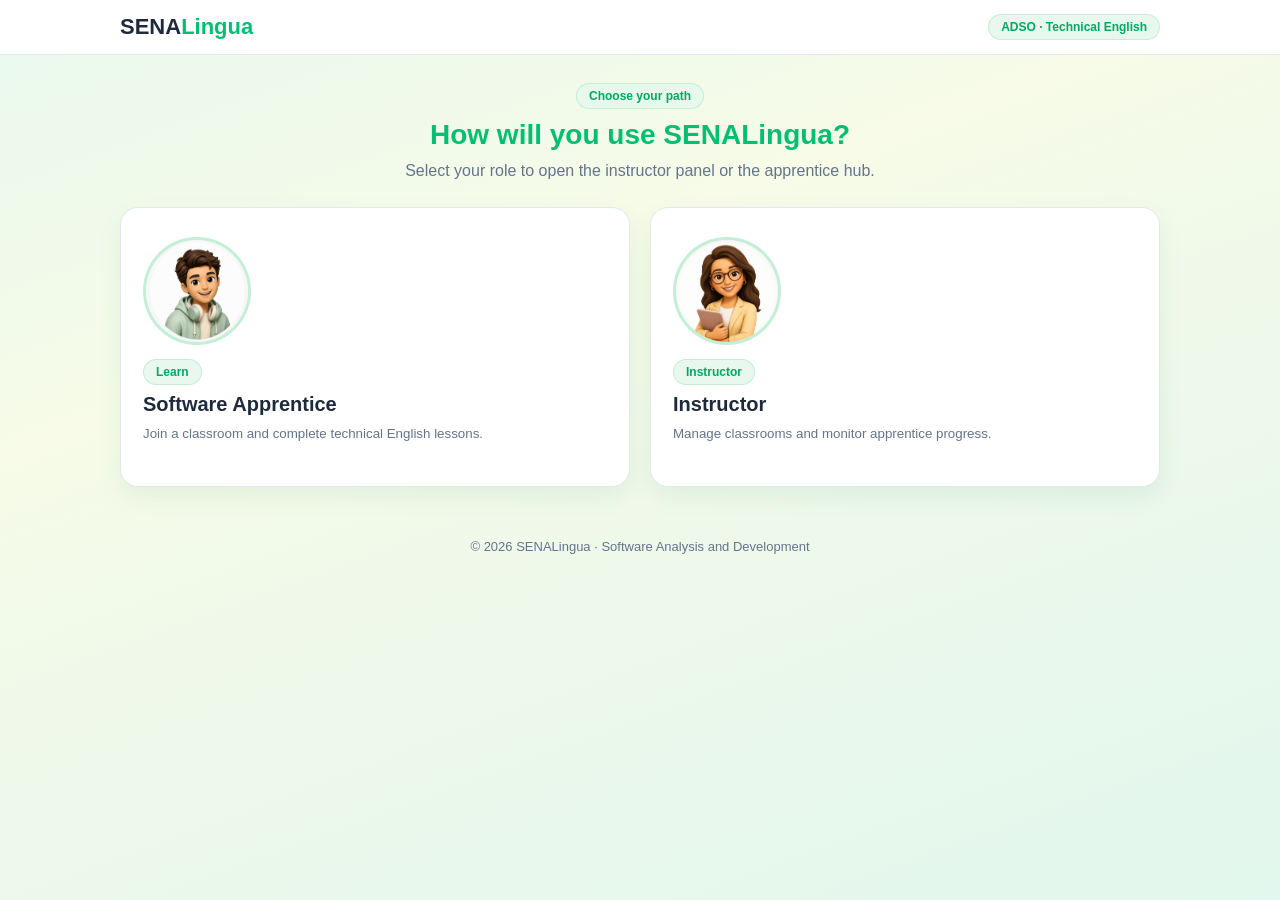
==== commit 4aa41132: "feat: estructura inicial de SENALingua-instructor" ====
--- a/index.html
+++ b/index.html
@@ -37,7 +37,7 @@
                 <div class="marco-foto">
                     <img src="assets/instructor.png" alt="Instructor">
                 </div>
-                <span class="badge">Educator</span>
+                <span class="badge">Instructor</span>
                 <h2>Instructor</h2>
                 <p class="muted">Manage classrooms and monitor apprentice progress.</p>
             </button>
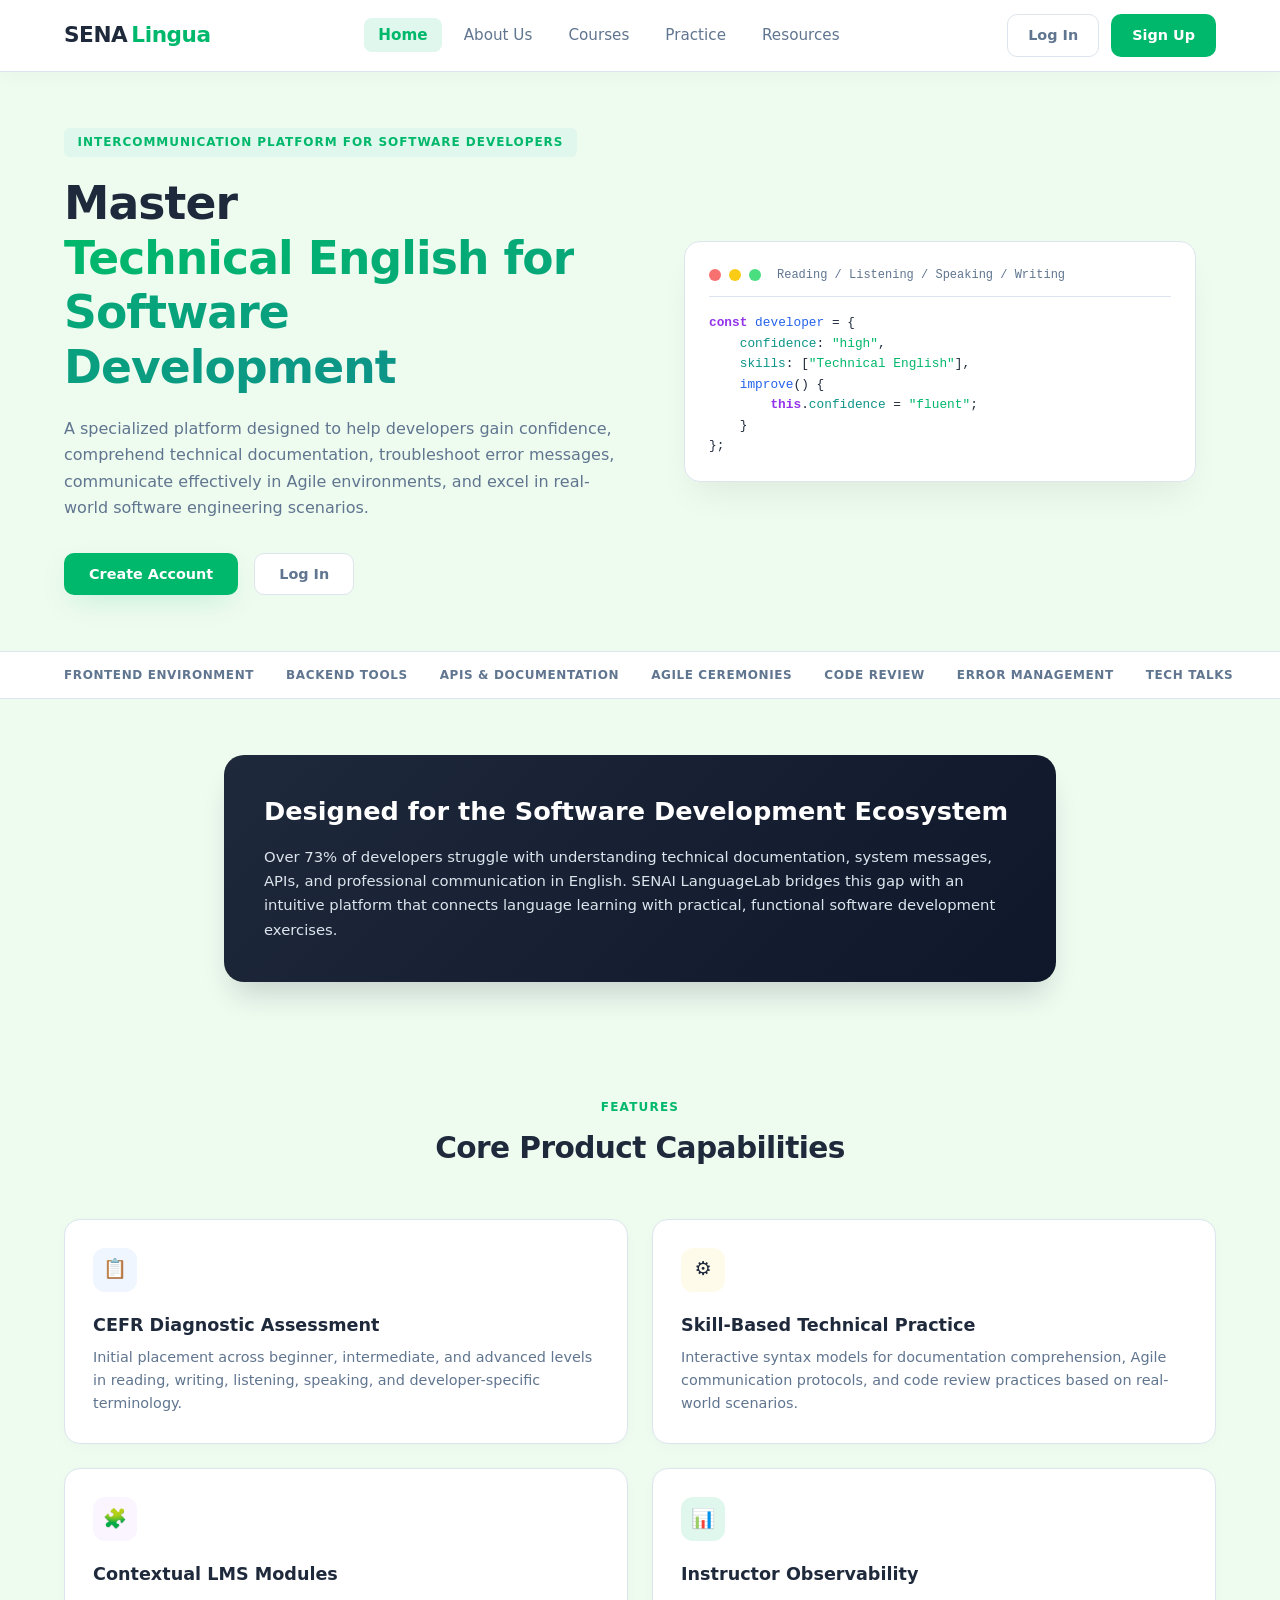
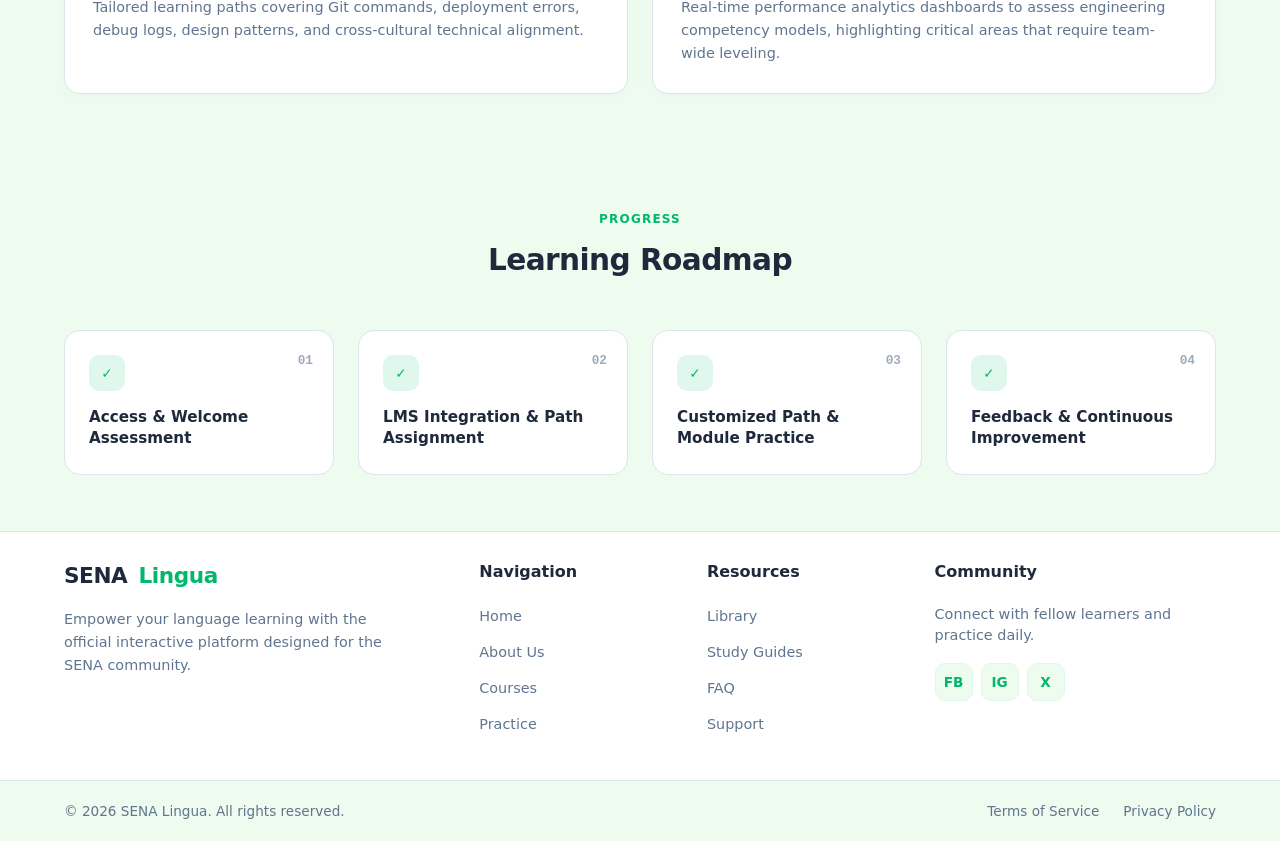
==== commit 2d07b074: "Agrege a mi rama lo que el compañero Cristian yalanda ha hecho organice la NAVBAR y el FOODER tambie" ====
--- a/index.html
+++ b/index.html
@@ -1,52 +1,223 @@
 <!DOCTYPE html>
-<html lang="es">
+<html lang="en">
 <head>
     <meta charset="UTF-8">
     <meta name="viewport" content="width=device-width, initial-scale=1.0">
-    <title>SENALingua</title>
-    <link rel="stylesheet" href="css/estilos.css">
+    <title>SENA Lingua</title>
+    <link rel="stylesheet" href="css/estilo.css">
+    <link rel="stylesheet" href="css/index.css">
 </head>
 <body>
-    <div class="encabezado">
-        <div class="encabezado-caja">
-            <div class="encabezado-izq">
-                <a class="logo" href="index.html">SENA<span>Lingua</span></a>
-            </div>
-            <span class="badge">ADSO · Technical English</span>
+    <!-- NAVBAR -->
+    <header class="site-header">
+        <nav class="navbar">
+            <div class="navbar-container">
+                <!-- Logo -->
+                <a href="index.html" class="logo">
+                    SENA <span>Lingua</span>
+                </a>
+                <!-- Checkbox invisible para menú mobile responsivo (Sin JS) -->
+                <input type="checkbox" id="menu-toggle" class="menu-checkbox">
+                <label for="menu-toggle" class="mobile-menu-btn" aria-label="Abrir menú">
+                    <span></span>
+                    <span></span>
+                    <span></span>
+                </label>
+                <!-- Enlaces de navegación -->
+                <ul class="nav-links">
+                    <li><a href="index.html" class="active">Home</a></li>
+                    <li><a href="about.html">About Us</a></li>
+                    <li><a href="courses.html">Courses</a></li>
+                    <li><a href="practice.html">Practice</a></li>
+                    <li><a href="resources.html">Resources</a></li>
+                </ul>
+                <!-- Botones de Acción -->
+                <div class="nav-buttons">
+                    <a href="inicioSesion.html" class="login-btn">Log In</a>
+                    <a href="registro.html" class="register-btn">Sign Up</a>
+                </div>
+            </div>
+        </nav>
+    </header>
+    <!-- MAIN CONTENT -->
+    <main class="main-content">
+        <!-- Main Hero Section -->
+        <section class="hero-section">
+            <div class="hero-grid">
+                <div class="hero-content">
+                    <span class="badge-category">Intercommunication Platform for Software Developers</span>
+                    <h1 class="hero-title">
+                        Master <br>
+                        <span class="text-gradient">Technical English for <br>Software Development</span>
+                    </h1>
+                    <p class="hero-description">
+                        A specialized platform designed to help developers gain confidence, comprehend technical documentation, troubleshoot error messages, communicate effectively in Agile environments, and excel in real-world software engineering scenarios.
+                    </p>
+                    <div class="cta-group">
+                        <button class="btn btn-primary">Create Account</button>
+                        <button class="btn btn-secondary">Log In</button>
+                    </div>
+                </div>
+                <!-- Code Editor Component -->
+                <div class="editor-wrapper">
+                    <div class="editor-card">
+                        <div class="editor-header">
+                            <div class="window-controls">
+                                <span class="dot dot-red"></span>
+                                <span class="dot dot-yellow"></span>
+                                <span class="dot dot-green"></span>
+                                <span class="editor-subtitle">Reading / Listening / Speaking / Writing</span>
+                            </div>
+                        </div>
+                        <pre class="code-block"><code><span class="token-keyword">const</span> <span class="token-variable">developer</span> = {
+    <span class="token-property">confidence</span>: <span class="token-string">"high"</span>,
+    <span class="token-property">skills</span>: [<span class="token-string">"Technical English"</span>],
+    <span class="token-variable">improve</span>() {
+        <span class="token-keyword">this</span>.<span class="token-property">confidence</span> = <span class="token-string">"fluent"</span>;
+    }
+};</code></pre>
+                    </div>
+                </div>
+            </div>
+        </section>
+
+        <!-- Secondary Bar / Technologies -->
+        <div class="tech-bar">
+            <div class="tech-bar-container">
+                <span>FRONTEND ENVIRONMENT</span>
+                <span>BACKEND TOOLS</span>
+                <span>APIS & DOCUMENTATION</span>
+                <span>AGILE CEREMONIES</span>
+                <span>CODE REVIEW</span>
+                <span>ERROR MANAGEMENT</span>
+                <span>TECH TALKS</span>
+            </div>
         </div>
-    </div>
-
-    <div class="contenedor">
-        <div class="centrado">
-            <span class="badge">Choose your path</span>
-            <h1 class="titulo">How will you use SENALingua?</h1>
-            <p class="muted">Select your role to open the instructor panel or the apprentice hub.</p>
+
+        <!-- Ecosystem Banner -->
+        <section class="banner-section">
+            <div class="banner-card">
+                <h2 class="banner-title">Designed for the Software Development Ecosystem</h2>
+                <p class="banner-text">
+                    Over 73% of developers struggle with understanding technical documentation, system messages, APIs, and professional communication in English. SENAI LanguageLab bridges this gap with an intuitive platform that connects language learning with practical, functional software development exercises.
+                </p>
+            </div>
+        </section>
+
+        <!-- Core Product Capabilities -->
+        <section class="features-section">
+            <div class="section-header">
+                <span class="section-kicker">Features</span>
+                <h2 class="section-title">Core Product Capabilities</h2>
+            </div>
+            <div class="features-grid">
+                <div class="feature-card">
+                    <div class="feature-icon icon-blue">📋</div>
+                    <h3 class="feature-title">CEFR Diagnostic Assessment</h3>
+                    <p class="feature-description">Initial placement across beginner, intermediate, and advanced levels in reading, writing, listening, speaking, and developer-specific terminology.</p>
+                </div>
+                <div class="feature-card">
+                    <div class="feature-icon icon-amber">⚙️</div>
+                    <h3 class="feature-title">Skill-Based Technical Practice</h3>
+                    <p class="feature-description">Interactive syntax models for documentation comprehension, Agile communication protocols, and code review practices based on real-world scenarios.</p>
+                </div>
+                <div class="feature-card">
+                    <div class="feature-icon icon-purple">🧩</div>
+                    <h3 class="feature-title">Contextual LMS Modules</h3>
+                    <p class="feature-description">Tailored learning paths covering Git commands, deployment errors, debug logs, design patterns, and cross-cultural technical alignment.</p>
+                </div>
+                <div class="feature-card">
+                    <div class="feature-icon icon-emerald">📊</div>
+                    <h3 class="feature-title">Instructor Observability</h3>
+                    <p class="feature-description">Real-time performance analytics dashboards to assess engineering competency models, highlighting critical areas that require team-wide leveling.</p>
+                </div>
+            </div>
+        </section>
+
+        <!-- Learning Roadmap -->
+        <section class="roadmap-section">
+            <div class="section-header">
+                <span class="section-kicker">Progress</span>
+                <h2 class="section-title">Learning Roadmap</h2>
+            </div>
+            <div class="roadmap-grid">
+                <div class="roadmap-card">
+                    <span class="step-number">01</span>
+                    <div class="check-icon">✓</div>
+                    <h3 class="step-title">Access & Welcome Assessment</h3>
+                </div>
+                <div class="roadmap-card">
+                    <span class="step-number">02</span>
+                    <div class="check-icon">✓</div>
+                    <h3 class="step-title">LMS Integration & Path Assignment</h3>
+                </div>
+                <div class="roadmap-card">
+                    <span class="step-number">03</span>
+                    <div class="check-icon">✓</div>
+                    <h3 class="step-title">Customized Path & Module Practice</h3>
+                </div>
+                <div class="roadmap-card">
+                    <span class="step-number">04</span>
+                    <div class="check-icon">✓</div>
+                    <h3 class="step-title">Feedback & Continuous Improvement</h3>
+                </div>
+            </div>
+        </section>
+    </main>
+
+    <!-- FOOTER -->
+    <footer class="footer">
+        <div class="footer-container">
+            <!-- Columna 1: Marca & Descripción -->
+            <div class="footer-col footer-brand">
+                <a href="index.html" class="logo">
+                    SENA <span>Lingua</span>
+                </a>
+                <p class="footer-description">
+                    Empower your language learning with the official interactive platform designed for the SENA community.
+                </p>
+            </div>
+            <!-- Columna 2: Navegación -->
+            <div class="footer-col">
+                <h4 class="footer-title">Navigation</h4>
+                <ul class="footer-links">
+                    <li><a href="index.html">Home</a></li>
+                    <li><a href="about.html">About Us</a></li>
+                    <li><a href="courses.html">Courses</a></li>
+                    <li><a href="practice.html">Practice</a></li>
+                </ul>
+            </div>
+            <!-- Columna 3: Recursos -->
+            <div class="footer-col">
+                <h4 class="footer-title">Resources</h4>
+                <ul class="footer-links">
+                    <li><a href="resources.html">Library</a></li>
+                    <li><a href="#">Study Guides</a></li>
+                    <li><a href="#">FAQ</a></li>
+                    <li><a href="#">Support</a></li>
+                </ul>
+            </div>
+            <!-- Columna 4: Comunidad & Redes -->
+            <div class="footer-col">
+                <h4 class="footer-title">Community</h4>
+                <p class="footer-info">Connect with fellow learners and practice daily.</p>
+                <div class="footer-socials">
+                    <a href="#" class="social-btn" translate="no" aria-label="Facebook">FB</a>
+                    <a href="#" class="social-btn" translate="no" aria-label="Instagram">IG</a>
+                    <a href="#" class="social-btn" translate="no" aria-label="X / Twitter">X</a>
+                </div>
+            </div>
         </div>
-
-        <div class="roles">
-            <button type="button" class="tarjeta rol" onclick="irAprendiz()">
-                <div class="marco-foto">
-                    <img src="assets/apprentice.png" alt="Aprendiz">
-                </div>
-                <span class="badge">Learn</span>
-                <h2>Software Apprentice</h2>
-                <p class="muted">Join a classroom and complete technical English lessons.</p>
-            </button>
-
-            <button type="button" class="tarjeta rol" onclick="irInstructor()">
-                <div class="marco-foto">
-                    <img src="assets/instructor.png" alt="Instructor">
-                </div>
-                <span class="badge">Instructor</span>
-                <h2>Instructor</h2>
-                <p class="muted">Manage classrooms and monitor apprentice progress.</p>
-            </button>
+        <!-- Barra Inferior (Copyright & Legal) -->
+        <div class="footer-bottom">
+            <div class="footer-bottom-container">
+                <p>&copy; 2026 SENA Lingua. All rights reserved.</p>
+                <div class="footer-legal">
+                    <a href="#">Terms of Service</a>
+                    <a href="#">Privacy Policy</a>
+                </div>
+            </div>
         </div>
-    </div>
-
-    <p class="pie">© 2026 SENALingua · Software Analysis and Development</p>
-
-    <script src="js/datos.js"></script>
-    <script src="js/inicio.js"></script>
+    </footer>
 </body>
-</html>
+</html>
--- a/css/estilo.css
+++ b/css/estilo.css
@@ -0,0 +1,311 @@
+/* VARIABLES Y PALETA DE COLORES REFINADA */
+:root {
+    --verde-principal: #00B86B;
+    --verde-claro: #DFF7EC;
+    --verde-suave: #EEFBEF;
+    --azul-gris: #60758F;
+    --blanco: #FFFFFF;
+    --gris-borde: #DCE5ED;
+    /* Estados derivados y sombras orgánicas */
+    --verde-hover: #009958;
+    --texto-oscuro: #1E293B;
+    --sombra-suave: 0 10px 30px -10px rgba(0, 184, 107, 0.25);
+}
+/* Reset básico */
+* {
+    box-sizing: border-box;
+    margin: 0;
+    padding: 0;
+}
+body {
+    font-family: system-ui, -apple-system, BlinkMacSystemFont, 'Segoe UI', Roboto, sans-serif;
+    background-color: var(--verde-suave);
+    color: var(--texto-oscuro);
+    line-height: 1.5;
+    min-height: 100vh;
+    display: flex;
+    flex-direction: column;
+}
+/* HEADER & NAVBAR */
+.site-header {
+    position: sticky;
+    top: 0;
+    z-index: 1000;
+}
+.navbar {
+    background-color: var(--blanco);
+    border-bottom: 1px solid var(--gris-borde);
+    box-shadow: 0 4px 20px rgba(0, 0, 0, 0.03);
+}
+.navbar-container {
+    max-width: 1200px;
+    margin: 0 auto;
+    padding: 0.875rem 1.5rem;
+    display: flex;
+    align-items: center;
+    justify-content: space-between;
+    gap: 1.5rem;
+    position: relative;
+}
+/* Brand / Logo */
+.logo {
+    font-size: 1.35rem;
+    font-weight: 800;
+    color: var(--texto-oscuro);
+    text-decoration: none;
+    letter-spacing: -0.02em;
+    transition: transform 0.2s ease;
+    display: inline-flex;
+    align-items: center;
+}
+.logo:hover {
+    transform: scale(1.03);
+}
+.logo span {
+    color: var(--verde-principal);
+    margin-left: 4px;
+}
+/* Navigation Links */
+.nav-links {
+    display: flex;
+    align-items: center;
+    list-style: none;
+    gap: 0.5rem;
+}
+.nav-links a {
+    text-decoration: none;
+    color: var(--azul-gris);
+    font-weight: 500;
+    font-size: 0.95rem;
+    padding: 0.5rem 0.875rem;
+    border-radius: 8px;
+    transition: all 0.25s cubic-bezier(0.4, 0, 0.2, 1);
+}
+.nav-links a:hover {
+    color: var(--verde-principal);
+    background-color: var(--verde-suave);
+    transform: translateY(-2px);
+}
+.nav-links a.active {
+    color: var(--verde-principal);
+    background-color: var(--verde-claro);
+    font-weight: 600;
+}
+/* Botones Auth */
+.nav-buttons {
+    display: flex;
+    align-items: center;
+    gap: 0.75rem;
+}
+.login-btn,
+.register-btn {
+    text-decoration: none;
+    font-size: 0.9rem;
+    font-weight: 600;
+    padding: 0.6rem 1.25rem;
+    border-radius: 10px;
+    transition: all 0.25s cubic-bezier(0.4, 0, 0.2, 1);
+    display: inline-flex;
+    align-items: center;
+    justify-content: center;
+}
+.login-btn {
+    color: var(--azul-gris);
+    border: 1px solid var(--gris-borde);
+    background-color: transparent;
+}
+.login-btn:hover {
+    color: var(--texto-oscuro);
+    border-color: var(--azul-gris);
+    background-color: var(--blanco);
+    transform: translateY(-2px);
+    box-shadow: 0 4px 12px rgba(0, 0, 0, 0.05);
+}
+.register-btn {
+    color: var(--blanco);
+    background-color: var(--verde-principal);
+    border: 1px solid transparent;
+}
+.register-btn:hover {
+    background-color: var(--verde-hover);
+    transform: translateY(-2px);
+    box-shadow: var(--sombra-suave);
+}
+.register-btn:active,
+.login-btn:active {
+    transform: translateY(0);
+}
+/* MENÚ MOBILE PURO CSS (SIN JS) */
+.menu-checkbox {
+    display: none;
+}
+.mobile-menu-btn {
+    display: none;
+    flex-direction: column;
+    justify-content: space-between;
+    width: 26px;
+    height: 18px;
+    cursor: pointer;
+}
+.mobile-menu-btn span {
+    height: 3px;
+    width: 100%;
+    background-color: var(--texto-oscuro);
+    border-radius: 2px;
+    transition: all 0.3s ease;
+}
+/* AQUI ESTA EL MAIN */
+.main-content {
+    flex: 1;
+}
+/* FOOTER ANIMADO */
+.footer {
+    background-color: var(--blanco);
+    border-top: 1px solid var(--gris-borde);
+    margin-top: auto;
+    padding-top: 1.75rem;
+}
+.footer-container {
+    max-width: 1200px;
+    margin: 0 auto;
+    padding: 0 1.5rem 2rem 1.5rem;
+    display: grid;
+    grid-template-columns: 2fr 1fr 1fr 1.5fr;
+    gap: 2.5rem;
+}
+.footer-brand .logo {
+    display: inline-block;
+    margin-bottom: 1rem;
+}
+.footer-description {
+    color: var(--azul-gris);
+    font-size: 0.9rem;
+    line-height: 1.6;
+    max-width: 320px;
+}
+.footer-title {
+    color: var(--texto-oscuro);
+    font-size: 1rem;
+    font-weight: 700;
+    margin-bottom: 1.25rem;
+}
+.footer-links {
+    list-style: none;
+}
+.footer-links li {
+    margin-bottom: 0.75rem;
+}
+.footer-links a {
+    text-decoration: none;
+    color: var(--azul-gris);
+    font-size: 0.9rem;
+    font-weight: 500;
+    transition: all 0.25s ease;
+    display: inline-block;
+}
+.footer-links a:hover {
+    color: var(--verde-principal);
+    transform: translateX(4px);
+}
+.footer-info {
+    color: var(--azul-gris);
+    font-size: 0.9rem;
+    margin-bottom: 1rem;
+    line-height: 1.5;
+}
+.footer-socials {
+    display: flex;
+    gap: 0.5rem;
+}
+.social-btn {
+    display: inline-flex;
+    align-items: center;
+    justify-content: center;
+    min-width: 38px;
+    height: 38px;
+    padding: 0 0.5rem;
+    border-radius: 10px;
+    background-color: var(--verde-suave);
+    color: var(--verde-principal);
+    border: 1px solid var(--verde-claro);
+    font-weight: 700;
+    font-size: 0.85rem;
+    text-decoration: none;
+    white-space: nowrap;
+    transition: all 0.25s cubic-bezier(0.4, 0, 0.2, 1);
+}
+.social-btn:hover {
+    background-color: var(--verde-principal);
+    color: var(--blanco);
+    border-color: var(--verde-principal);
+    transform: translateY(-3px);
+    box-shadow: 0 4px 12px rgba(0, 184, 107, 0.25);
+}
+.footer-bottom {
+    border-top: 1px solid var(--gris-borde);
+    background-color: var(--verde-suave);
+    padding: 1.25rem 0;
+}
+.footer-bottom-container {
+    max-width: 1200px;
+    margin: 0 auto;
+    padding: 0 1.5rem;
+    display: flex;
+    align-items: center;
+    justify-content: space-between;
+    font-size: 0.85rem;
+    color: var(--azul-gris);
+}
+.footer-legal {
+    display: flex;
+    gap: 1.5rem;
+}
+.footer-legal a {
+    color: var(--azul-gris);
+    text-decoration: none;
+    transition: color 0.2s ease;
+}
+.footer-legal a:hover {
+    color: var(--verde-principal);
+}
+/* RESPONSIVO */
+@media (max-width: 900px) {
+    .footer-container {
+        grid-template-columns: 1fr 1fr;
+    }
+}
+@media (max-width: 768px) {
+    .mobile-menu-btn {
+        display: flex;
+    }
+    .nav-links {
+        display: none;
+        position: absolute;
+        top: 100%;
+        left: 0;
+        right: 0;
+        background-color: var(--blanco);
+        flex-direction: column;
+        padding: 1.5rem;
+        border-bottom: 1px solid var(--gris-borde);
+        box-shadow: 0 10px 20px rgba(0,0,0,0.05);
+    }
+    /* Activa menú en móviles usando el checkbox (Sin JS) */
+    .menu-checkbox:checked ~ .nav-links {
+        display: flex;
+    }
+    .nav-buttons {
+        display: none;
+    }
+}
+@media (max-width: 600px) {
+    .footer-container {
+        grid-template-columns: 1fr;
+        gap: 2rem;
+    }    
+    .footer-bottom-container {
+        flex-direction: column;
+        gap: 0.75rem;
+        text-align: center;
+    }
+}
--- a/css/index.css
+++ b/css/index.css
@@ -0,0 +1,324 @@
+/* 1. SECCIÓN HERO */
+.hero-section {
+    max-width: 1200px;
+    margin: 0 auto;
+    padding: 3.5rem 1.5rem;
+}
+.hero-grid {
+    display: grid;
+    grid-template-columns: 1fr;
+    gap: 3rem;
+    align-items: center;
+}
+.badge-category {
+    font-size: 0.75rem;
+    text-transform: uppercase;
+    font-weight: 700;
+    letter-spacing: 0.08em;
+    color: var(--verde-principal);
+    background-color: var(--verde-claro);
+    padding: 0.35rem 0.85rem;
+    border-radius: 6px;
+    display: inline-block;
+}
+.hero-title {
+    font-size: 2.25rem;
+    font-weight: 800;
+    color: var(--texto-oscuro);
+    margin-top: 1.25rem;
+    line-height: 1.2;
+    letter-spacing: -0.02em;
+}
+.text-gradient {
+    background: linear-gradient(135deg, var(--verde-principal), #0d9488);
+    background-clip: text;
+    -webkit-background-clip: text;
+    -webkit-text-fill-color: transparent;
+}
+.hero-description {
+    margin-top: 1.25rem;
+    font-size: 1rem;
+    color: var(--azul-gris);
+    line-height: 1.65;
+    max-width: 36rem;
+}
+.cta-group {
+    margin-top: 2rem;
+    display: flex;
+    flex-wrap: wrap;
+    gap: 1rem;
+}
+.btn {
+    font-family: inherit;
+    font-size: 0.9rem;
+    font-weight: 600;
+    padding: 0.75rem 1.5rem;
+    border-radius: 10px;
+    cursor: pointer;
+    transition: all 0.25s cubic-bezier(0.4, 0, 0.2, 1);
+}
+.btn-primary {
+    background-color: var(--verde-principal);
+    color: var(--blanco);
+    border: 1px solid transparent;
+    box-shadow: var(--sombra-suave);
+}
+.btn-primary:hover {
+    background-color: var(--verde-hover);
+    transform: translateY(-2px);
+}
+.btn-secondary {
+    background-color: var(--blanco);
+    color: var(--azul-gris);
+    border: 1px solid var(--gris-borde);
+}
+.btn-secondary:hover {
+    color: var(--texto-oscuro);
+    border-color: var(--azul-gris);
+    transform: translateY(-2px);
+    box-shadow: 0 4px 12px rgba(0, 0, 0, 0.05);
+}
+
+/* 2. EDITOR DE CÓDIGO */
+.editor-wrapper {
+    position: relative;
+}
+.editor-card {
+    background-color: rgba(255, 255, 255, 0.9);
+    backdrop-filter: blur(12px);
+    border: 1px solid var(--gris-borde);
+    border-radius: 16px;
+    box-shadow: 0 20px 35px -10px rgba(0, 0, 0, 0.07);
+    padding: 1.5rem;
+    max-width: 32rem;
+    margin: 0 auto;
+}
+.editor-header {
+    border-bottom: 1px solid var(--gris-borde);
+    padding-bottom: 0.75rem;
+    margin-bottom: 1rem;
+}
+.window-controls {
+    display: flex;
+    align-items: center;
+    gap: 0.5rem;
+}
+.dot {
+    width: 0.75rem;
+    height: 0.75rem;
+    border-radius: 50%;
+}
+.dot-red { background-color: #f87171; }
+.dot-yellow { background-color: #facc15; }
+.dot-green { background-color: #4ade80; }
+.editor-subtitle {
+    font-size: 0.75rem;
+    color: var(--azul-gris);
+    font-family: ui-monospace, SFMono-Regular, Menlo, Monaco, Consolas, monospace;
+    margin-left: 0.5rem;
+}
+.code-block {
+    font-family: ui-monospace, SFMono-Regular, Menlo, Monaco, Consolas, monospace;
+    font-size: 0.8rem;
+    color: var(--texto-oscuro);
+    line-height: 1.6;
+    overflow-x: auto;
+}
+.token-keyword { color: #9333ea; font-weight: 600; }
+.token-variable { color: #2563eb; }
+.token-property { color: #0d9488; }
+.token-string { color: var(--verde-principal); }
+
+/* 3. BARRA DE TECNOLOGÍAS */
+.tech-bar {
+    border-top: 1px solid var(--gris-borde);
+    border-bottom: 1px solid var(--gris-borde);
+    background-color: var(--blanco);
+    padding: 0.875rem 0;
+    overflow-x: auto;
+}
+.tech-bar-container {
+    max-width: 1200px;
+    margin: 0 auto;
+    padding: 0 1.5rem;
+    display: flex;
+    justify-content: space-between;
+    gap: 2rem;
+    font-size: 0.75rem;
+    font-weight: 700;
+    color: var(--azul-gris);
+    white-space: nowrap;
+    letter-spacing: 0.05em;
+}
+
+/* 4. BANNER DEL ECOSISTEMA */
+.banner-section {
+    max-width: 1200px;
+    margin: 0 auto;
+    padding: 3.5rem 1.5rem;
+}
+.banner-card {
+    background: linear-gradient(135deg, var(--texto-oscuro), #0f172a);
+    border-radius: 20px;
+    padding: 2.5rem;
+    color: var(--blanco);
+    max-width: 52rem;
+    margin: 0 auto;
+    box-shadow: 0 20px 30px -10px rgba(30, 41, 59, 0.2);
+}
+.banner-title {
+    font-size: 1.35rem;
+    font-weight: 700;
+    line-height: 1.3;
+}
+.banner-text {
+    margin-top: 1rem;
+    color: var(--gris-borde);
+    font-size: 0.925rem;
+    line-height: 1.65;
+}
+
+/* 5. SECCIONES Y ENCABEZADOS */
+.features-section,
+.roadmap-section {
+    max-width: 1200px;
+    margin: 0 auto;
+    padding: 3.5rem 1.5rem;
+}
+.section-header {
+    text-align: center;
+    max-width: 36rem;
+    margin: 0 auto 3rem auto;
+}
+.section-kicker {
+    font-size: 0.75rem;
+    text-transform: uppercase;
+    font-weight: 700;
+    letter-spacing: 0.1em;
+    color: var(--verde-principal);
+}
+.section-title {
+    font-size: 1.85rem;
+    font-weight: 800;
+    color: var(--texto-oscuro);
+    margin-top: 0.5rem;
+    letter-spacing: -0.02em;
+}
+
+/* 6. GRID DE FUNCIONALIDADES */
+.features-grid {
+    display: grid;
+    grid-template-columns: 1fr;
+    gap: 1.5rem;
+}
+.feature-card {
+    background-color: var(--blanco);
+    border: 1px solid var(--gris-borde);
+    border-radius: 16px;
+    padding: 1.75rem;
+    box-shadow: 0 4px 15px rgba(0, 0, 0, 0.02);
+    transition: all 0.25s ease;
+}
+.feature-card:hover {
+    transform: translateY(-3px);
+    box-shadow: 0 10px 25px rgba(0, 0, 0, 0.05);
+    border-color: var(--verde-claro);
+}
+.feature-icon {
+    width: 2.75rem;
+    height: 2.75rem;
+    border-radius: 12px;
+    display: flex;
+    align-items: center;
+    justify-content: center;
+    font-size: 1.2rem;
+    margin-bottom: 1.25rem;
+}
+.icon-blue { background-color: #eff6ff; }
+.icon-amber { background-color: #fffbeb; }
+.icon-purple { background-color: #faf5ff; }
+.icon-emerald { background-color: var(--verde-claro); }
+.feature-title {
+    font-size: 1.1rem;
+    font-weight: 700;
+    color: var(--texto-oscuro);
+}
+.feature-description {
+    font-size: 0.9rem;
+    color: var(--azul-gris);
+    margin-top: 0.5rem;
+    line-height: 1.6;
+}
+
+/* 7. RUTA DE APRENDIZAJE */
+.roadmap-grid {
+    display: grid;
+    grid-template-columns: 1fr;
+    gap: 1.5rem;
+}
+.roadmap-card {
+    background-color: var(--blanco);
+    border: 1px solid var(--gris-borde);
+    border-radius: 16px;
+    padding: 1.5rem;
+    position: relative;
+    transition: border-color 0.2s ease;
+}
+.roadmap-card:hover {
+    border-color: var(--verde-principal);
+}
+.step-number {
+    position: absolute;
+    top: 1.25rem;
+    right: 1.25rem;
+    font-size: 0.8rem;
+    font-family: ui-monospace, SFMono-Regular, Menlo, Monaco, Consolas, monospace;
+    font-weight: 700;
+    color: var(--azul-gris);
+    opacity: 0.6;
+}
+.check-icon {
+    width: 2.25rem;
+    height: 2.25rem;
+    background-color: var(--verde-claro);
+    color: var(--verde-principal);
+    border-radius: 10px;
+    display: flex;
+    align-items: center;
+    justify-content: center;
+    font-size: 0.85rem;
+    font-weight: 800;
+    margin-bottom: 1rem;
+}
+.step-title {
+    font-size: 0.95rem;
+    font-weight: 700;
+    color: var(--texto-oscuro);
+    line-height: 1.4;
+}
+
+/* 8. CONSULTAS DE MEDIOS (RESPONSIVE) */
+@media (min-width: 640px) {
+    .roadmap-grid {
+        grid-template-columns: repeat(2, 1fr);
+    }
+}
+@media (min-width: 768px) {
+    .features-grid {
+        grid-template-columns: repeat(2, 1fr);
+    }
+}
+@media (min-width: 1024px) {
+    .hero-grid {
+        grid-template-columns: 1fr 1fr;
+    }
+    .hero-title {
+        font-size: 2.85rem;
+    }
+    .banner-title {
+        font-size: 1.6rem;
+    }
+    .roadmap-grid {
+        grid-template-columns: repeat(4, 1fr);
+    }
+}
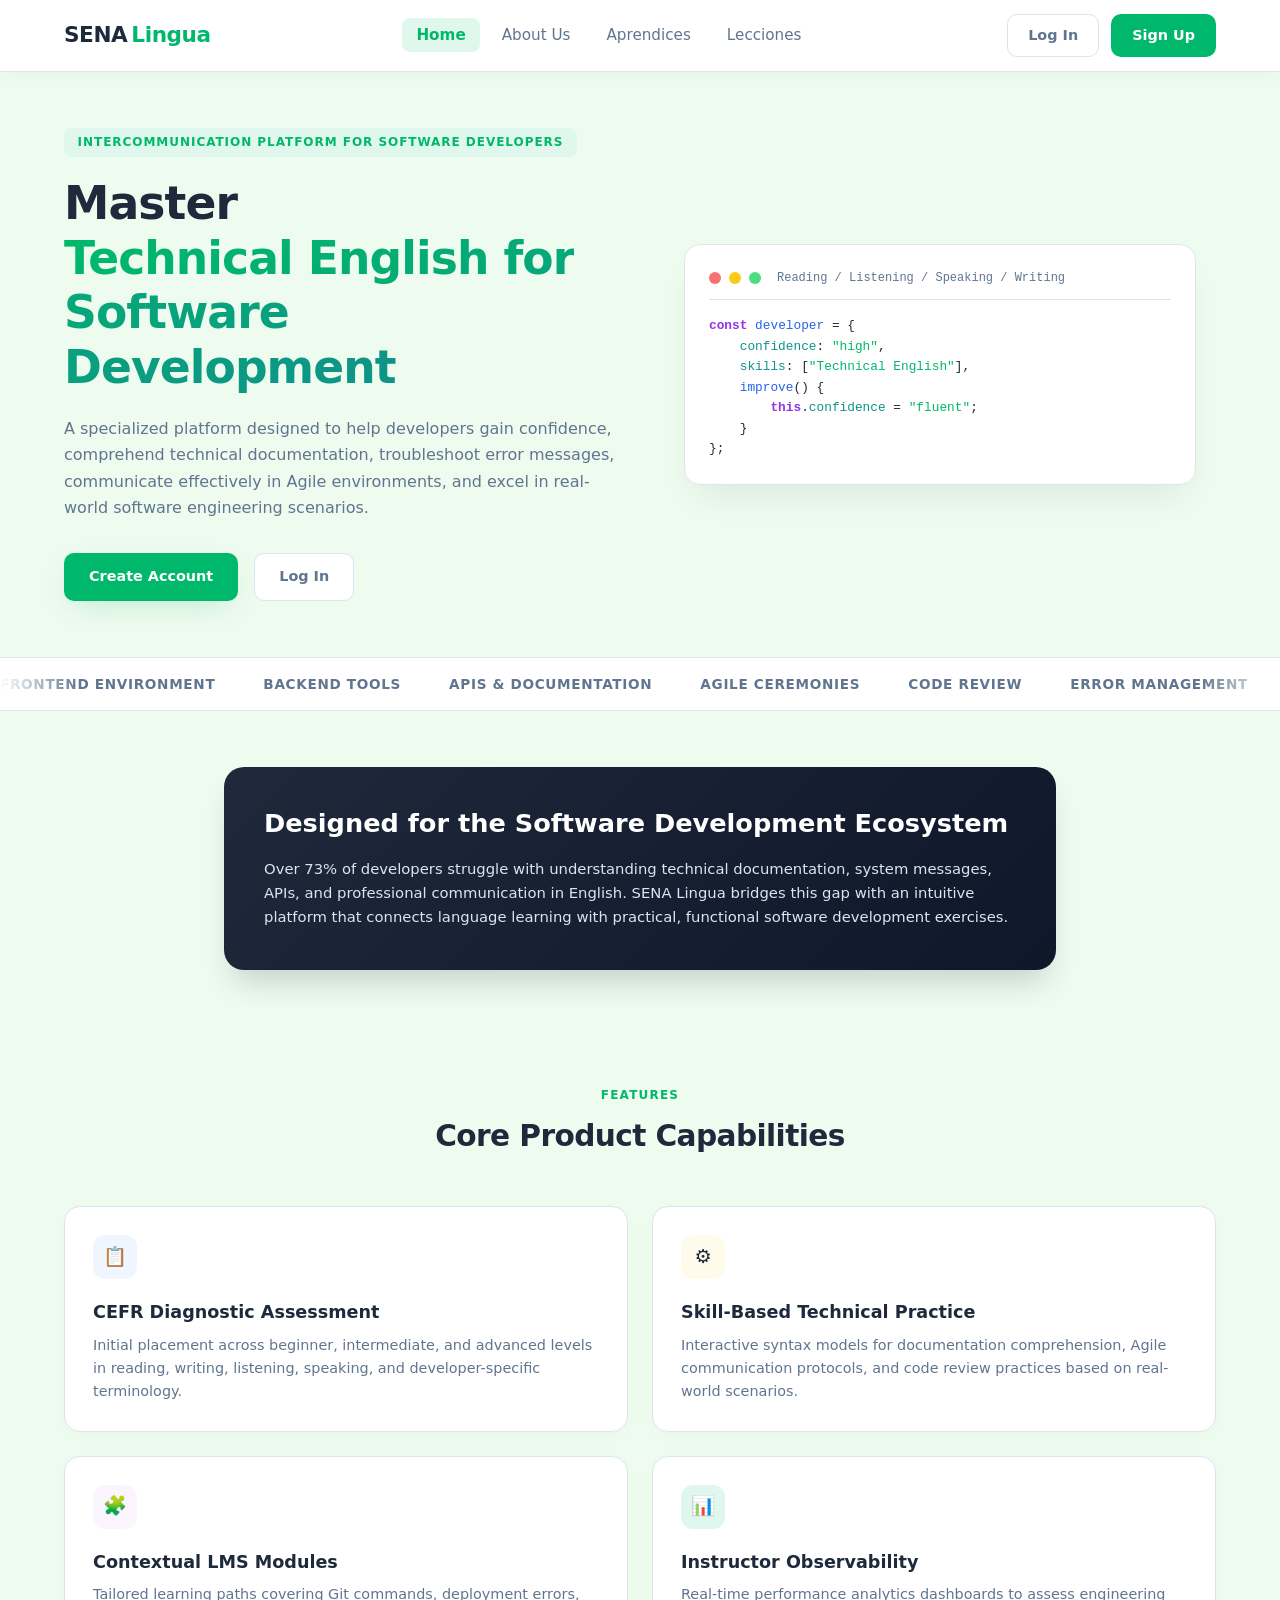
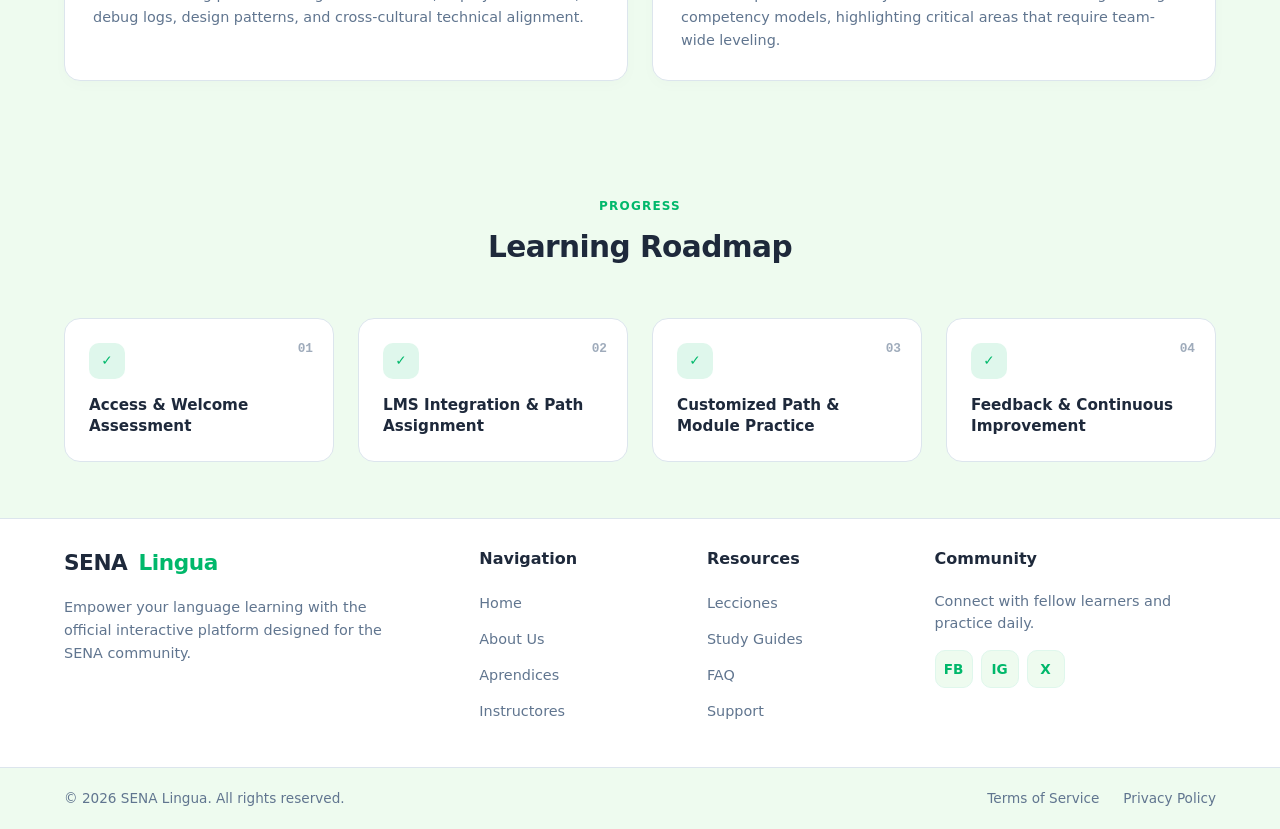
==== commit 0a50839b: "♻️optimice el codigo y tambien añadi nuevas cosas al CSS 🔥 elimine codigo repetido ⚡️ uni ramas de c" ====
--- a/index.html
+++ b/index.html
@@ -3,50 +3,54 @@
 <head>
     <meta charset="UTF-8">
     <meta name="viewport" content="width=device-width, initial-scale=1.0">
-    <title>SENA Lingua</title>
+    <meta name="description" content="Plataforma interactiva para el aprendizaje de inglés técnico orientado al desarrollo de software en la comunidad SENA.">
+    <title>SENA Lingua - Technical English for Developers</title>
     <link rel="stylesheet" href="css/estilo.css">
     <link rel="stylesheet" href="css/index.css">
 </head>
 <body>
     <!-- NAVBAR -->
     <header class="site-header">
-        <nav class="navbar">
+        <nav class="navbar" aria-label="Navegación principal">
             <div class="navbar-container">
                 <!-- Logo -->
                 <a href="index.html" class="logo">
                     SENA <span>Lingua</span>
                 </a>
-                <!-- Checkbox invisible para menú mobile responsivo (Sin JS) -->
-                <input type="checkbox" id="menu-toggle" class="menu-checkbox">
-                <label for="menu-toggle" class="mobile-menu-btn" aria-label="Abrir menú">
+
+                <!-- Menú mobile responsivo -->
+                <input type="checkbox" id="menu-toggle" class="menu-checkbox" aria-hidden="true">
+                <label for="menu-toggle" class="mobile-menu-btn" aria-label="Abrir o cerrar menú de navegación">
                     <span></span>
                     <span></span>
                     <span></span>
                 </label>
+
                 <!-- Enlaces de navegación -->
                 <ul class="nav-links">
-                    <li><a href="index.html" class="active">Home</a></li>
+                    <li><a href="index.html" class="active" aria-current="page">Home</a></li>
                     <li><a href="about.html">About Us</a></li>
-                    <li><a href="courses.html">Courses</a></li>
-                    <li><a href="practice.html">Practice</a></li>
-                    <li><a href="resources.html">Resources</a></li>
+                    <li><a href="aprendices.html">Aprendices</a></li>                    
+                    <li><a href="leccion.html">Lecciones</a></li>
                 </ul>
+
                 <!-- Botones de Acción -->
                 <div class="nav-buttons">
-                    <a href="inicioSesion.html" class="login-btn">Log In</a>
+                    <a href="inicio-sesion.html" class="login-btn">Log In</a>
                     <a href="registro.html" class="register-btn">Sign Up</a>
                 </div>
             </div>
         </nav>
     </header>
+
     <!-- MAIN CONTENT -->
     <main class="main-content">
         <!-- Main Hero Section -->
-        <section class="hero-section">
+        <section class="hero-section" aria-labelledby="hero-heading">
             <div class="hero-grid">
                 <div class="hero-content">
                     <span class="badge-category">Intercommunication Platform for Software Developers</span>
-                    <h1 class="hero-title">
+                    <h1 id="hero-heading" class="hero-title">
                         Master <br>
                         <span class="text-gradient">Technical English for <br>Software Development</span>
                     </h1>
@@ -54,12 +58,13 @@
                         A specialized platform designed to help developers gain confidence, comprehend technical documentation, troubleshoot error messages, communicate effectively in Agile environments, and excel in real-world software engineering scenarios.
                     </p>
                     <div class="cta-group">
-                        <button class="btn btn-primary">Create Account</button>
-                        <button class="btn btn-secondary">Log In</button>
+                        <a href="registro.html" class="btn btn-primary" id="btn-createAccount">Create Account</a>
+                        <a href="inicio-sesion.html" class="btn btn-secondary" id="btn-logIn">Log In</a>
                     </div>
                 </div>
+
                 <!-- Code Editor Component -->
-                <div class="editor-wrapper">
+                <div class="editor-wrapper" aria-hidden="true">
                     <div class="editor-card">
                         <div class="editor-header">
                             <div class="window-controls">
@@ -81,85 +86,98 @@
             </div>
         </section>
 
-        <!-- Secondary Bar / Technologies -->
-        <div class="tech-bar">
-            <div class="tech-bar-container">
-                <span>FRONTEND ENVIRONMENT</span>
-                <span>BACKEND TOOLS</span>
-                <span>APIS & DOCUMENTATION</span>
-                <span>AGILE CEREMONIES</span>
-                <span>CODE REVIEW</span>
-                <span>ERROR MANAGEMENT</span>
-                <span>TECH TALKS</span>
-            </div>
-        </div>
+        <!-- Secondary Bar / Technologies (Carrusel Infinito) -->
+        <aside class="tech-bar" aria-label="Tecnologías y temas cubiertos">
+            <div class="tech-bar-track">
+                <!-- Grupo 1 -->
+                <div class="tech-bar-content">
+                    <span>FRONTEND ENVIRONMENT</span>
+                    <span>BACKEND TOOLS</span>
+                    <span>APIS &amp; DOCUMENTATION</span>
+                    <span>AGILE CEREMONIES</span>
+                    <span>CODE REVIEW</span>
+                    <span>ERROR MANAGEMENT</span>
+                    <span>TECH TALKS</span>
+                </div>
+                <!-- Grupo 2 (Duplicado exacto para efecto infinito continuo) -->
+                <div class="tech-bar-content" aria-hidden="true">
+                    <span>FRONTEND ENVIRONMENT</span>
+                    <span>BACKEND TOOLS</span>
+                    <span>APIS &amp; DOCUMENTATION</span>
+                    <span>AGILE CEREMONIES</span>
+                    <span>CODE REVIEW</span>
+                    <span>ERROR MANAGEMENT</span>
+                    <span>TECH TALKS</span>
+                </div>
+            </div>
+        </aside>
 
         <!-- Ecosystem Banner -->
-        <section class="banner-section">
+        <section class="banner-section" aria-labelledby="banner-heading">
             <div class="banner-card">
-                <h2 class="banner-title">Designed for the Software Development Ecosystem</h2>
+                <h2 id="banner-heading" class="banner-title">Designed for the Software Development Ecosystem</h2>
                 <p class="banner-text">
-                    Over 73% of developers struggle with understanding technical documentation, system messages, APIs, and professional communication in English. SENAI LanguageLab bridges this gap with an intuitive platform that connects language learning with practical, functional software development exercises.
+                    Over 73% of developers struggle with understanding technical documentation, system messages, APIs, and professional communication in English. SENA Lingua bridges this gap with an intuitive platform that connects language learning with practical, functional software development exercises.
                 </p>
             </div>
         </section>
 
         <!-- Core Product Capabilities -->
-        <section class="features-section">
+        <section class="features-section" aria-labelledby="features-heading">
             <div class="section-header">
                 <span class="section-kicker">Features</span>
-                <h2 class="section-title">Core Product Capabilities</h2>
+                <h2 id="features-heading" class="section-title">Core Product Capabilities</h2>
             </div>
             <div class="features-grid">
-                <div class="feature-card">
-                    <div class="feature-icon icon-blue">📋</div>
+                <article class="feature-card">
+                    <div class="feature-icon icon-blue" aria-hidden="true">📋</div>
                     <h3 class="feature-title">CEFR Diagnostic Assessment</h3>
                     <p class="feature-description">Initial placement across beginner, intermediate, and advanced levels in reading, writing, listening, speaking, and developer-specific terminology.</p>
-                </div>
-                <div class="feature-card">
-                    <div class="feature-icon icon-amber">⚙️</div>
+                </article>
+                <article class="feature-card">
+                    <div class="feature-icon icon-amber" aria-hidden="true">⚙️</div>
                     <h3 class="feature-title">Skill-Based Technical Practice</h3>
                     <p class="feature-description">Interactive syntax models for documentation comprehension, Agile communication protocols, and code review practices based on real-world scenarios.</p>
-                </div>
-                <div class="feature-card">
-                    <div class="feature-icon icon-purple">🧩</div>
+                </article>
+                <article class="feature-card">
+                    <div class="feature-icon icon-purple" aria-hidden="true">🧩</div>
                     <h3 class="feature-title">Contextual LMS Modules</h3>
                     <p class="feature-description">Tailored learning paths covering Git commands, deployment errors, debug logs, design patterns, and cross-cultural technical alignment.</p>
-                </div>
-                <div class="feature-card">
-                    <div class="feature-icon icon-emerald">📊</div>
+                </article>
+                <article class="feature-card">
+                    <div class="feature-icon icon-emerald" aria-hidden="true">📊</div>
                     <h3 class="feature-title">Instructor Observability</h3>
                     <p class="feature-description">Real-time performance analytics dashboards to assess engineering competency models, highlighting critical areas that require team-wide leveling.</p>
-                </div>
+                </article>
             </div>
         </section>
 
         <!-- Learning Roadmap -->
-        <section class="roadmap-section">
+        <section class="roadmap-section" aria-labelledby="roadmap-heading">
             <div class="section-header">
                 <span class="section-kicker">Progress</span>
-                <h2 class="section-title">Learning Roadmap</h2>
+                <h2 id="roadmap-heading" class="section-title">Learning Roadmap</h2>
             </div>
             <div class="roadmap-grid">
                 <div class="roadmap-card">
                     <span class="step-number">01</span>
-                    <div class="check-icon">✓</div>
-                    <h3 class="step-title">Access & Welcome Assessment</h3>
+                    <div class="check-icon" aria-hidden="true">✓</div>
+                    <h3 class="step-title">Access &amp; Welcome Assessment</h3>
                 </div>
                 <div class="roadmap-card">
                     <span class="step-number">02</span>
-                    <div class="check-icon">✓</div>
-                    <h3 class="step-title">LMS Integration & Path Assignment</h3>
+                    <div class="check-icon" aria-hidden="true">✓</div>
+                    <h3 class="step-title">LMS Integration &amp; Path Assignment</h3>
                 </div>
                 <div class="roadmap-card">
                     <span class="step-number">03</span>
-                    <div class="check-icon">✓</div>
-                    <h3 class="step-title">Customized Path & Module Practice</h3>
+                    <div class="check-icon" aria-hidden="true">✓</div>
+                    <h3 class="step-title">Customized Path &amp; Module Practice</h3>
                 </div>
                 <div class="roadmap-card">
                     <span class="step-number">04</span>
-                    <div class="check-icon">✓</div>
-                    <h3 class="step-title">Feedback & Continuous Improvement</h3>
+                    <div class="check-icon" aria-hidden="true">✓</div>
+                    <h3 class="step-title">Feedback &amp; Continuous Improvement</h3>
                 </div>
             </div>
         </section>
@@ -178,20 +196,20 @@
                 </p>
             </div>
             <!-- Columna 2: Navegación -->
-            <div class="footer-col">
+            <nav class="footer-col" aria-label="Navegación del pie de página">
                 <h4 class="footer-title">Navigation</h4>
                 <ul class="footer-links">
                     <li><a href="index.html">Home</a></li>
                     <li><a href="about.html">About Us</a></li>
-                    <li><a href="courses.html">Courses</a></li>
-                    <li><a href="practice.html">Practice</a></li>
+                    <li><a href="aprendices.html">Aprendices</a></li>
+                    <li><a href="instructor.html">Instructores</a></li>
                 </ul>
-            </div>
+            </nav>
             <!-- Columna 3: Recursos -->
             <div class="footer-col">
                 <h4 class="footer-title">Resources</h4>
                 <ul class="footer-links">
-                    <li><a href="resources.html">Library</a></li>
+                    <li><a href="leccion.html">Lecciones</a></li>
                     <li><a href="#">Study Guides</a></li>
                     <li><a href="#">FAQ</a></li>
                     <li><a href="#">Support</a></li>
@@ -219,5 +237,6 @@
             </div>
         </div>
     </footer>
+    <script src="js/index.js"></script>
 </body>
 </html>
--- a/css/estilo.css
+++ b/css/estilo.css
@@ -1,22 +1,33 @@
-/* VARIABLES Y PALETA DE COLORES REFINADA */
+/*VARIABLES Y SISTEMA DE DISEÑO */
 :root {
+    /* Paleta de Colores */
     --verde-principal: #00B86B;
+    --verde-hover: #009958;
     --verde-claro: #DFF7EC;
     --verde-suave: #EEFBEF;
     --azul-gris: #60758F;
+    --texto-oscuro: #1E293B;
     --blanco: #FFFFFF;
     --gris-borde: #DCE5ED;
-    /* Estados derivados y sombras orgánicas */
-    --verde-hover: #009958;
-    --texto-oscuro: #1E293B;
+
+    /* Geometría y Sombras */
+    --radius-sm: 8px;
+    --radius-md: 10px;
     --sombra-suave: 0 10px 30px -10px rgba(0, 184, 107, 0.25);
-}
-/* Reset básico */
-* {
+    --sombra-card: 0 4px 20px rgba(0, 0, 0, 0.03);
+    
+    /* Animaciones */
+    --transition-fast: all 0.2s ease;
+    --transition-smooth: all 0.25s cubic-bezier(0.4, 0, 0.2, 1);
+}
+
+/* Reset Básico */
+*, *::before, *::after {
     box-sizing: border-box;
     margin: 0;
     padding: 0;
 }
+
 body {
     font-family: system-ui, -apple-system, BlinkMacSystemFont, 'Segoe UI', Roboto, sans-serif;
     background-color: var(--verde-suave);
@@ -25,18 +36,28 @@
     min-height: 100vh;
     display: flex;
     flex-direction: column;
-}
+    -webkit-font-smoothing: antialiased;
+}
+
+/* Accesibilidad global */
+:focus-visible {
+    outline: 2px solid var(--verde-principal);
+    outline-offset: 2px;
+}
+
 /* HEADER & NAVBAR */
 .site-header {
     position: sticky;
     top: 0;
     z-index: 1000;
 }
+
 .navbar {
     background-color: var(--blanco);
     border-bottom: 1px solid var(--gris-borde);
-    box-shadow: 0 4px 20px rgba(0, 0, 0, 0.03);
-}
+    box-shadow: var(--sombra-card);
+}
+
 .navbar-container {
     max-width: 1200px;
     margin: 0 auto;
@@ -47,6 +68,7 @@
     gap: 1.5rem;
     position: relative;
 }
+
 /* Brand / Logo */
 .logo {
     font-size: 1.35rem;
@@ -54,17 +76,20 @@
     color: var(--texto-oscuro);
     text-decoration: none;
     letter-spacing: -0.02em;
-    transition: transform 0.2s ease;
+    transition: transform var(--transition-fast);
     display: inline-flex;
     align-items: center;
 }
+
 .logo:hover {
     transform: scale(1.03);
 }
+
 .logo span {
     color: var(--verde-principal);
-    margin-left: 4px;
-}
+    margin-left: 0.25rem;
+}
+
 /* Navigation Links */
 .nav-links {
     display: flex;
@@ -72,48 +97,55 @@
     list-style: none;
     gap: 0.5rem;
 }
+
 .nav-links a {
     text-decoration: none;
     color: var(--azul-gris);
     font-weight: 500;
     font-size: 0.95rem;
     padding: 0.5rem 0.875rem;
-    border-radius: 8px;
-    transition: all 0.25s cubic-bezier(0.4, 0, 0.2, 1);
-}
+    border-radius: var(--radius-sm);
+    transition: var(--transition-smooth);
+}
+
 .nav-links a:hover {
     color: var(--verde-principal);
     background-color: var(--verde-suave);
     transform: translateY(-2px);
 }
+
 .nav-links a.active {
     color: var(--verde-principal);
     background-color: var(--verde-claro);
     font-weight: 600;
 }
+
 /* Botones Auth */
 .nav-buttons {
     display: flex;
     align-items: center;
     gap: 0.75rem;
 }
+
 .login-btn,
 .register-btn {
     text-decoration: none;
     font-size: 0.9rem;
     font-weight: 600;
     padding: 0.6rem 1.25rem;
-    border-radius: 10px;
-    transition: all 0.25s cubic-bezier(0.4, 0, 0.2, 1);
+    border-radius: var(--radius-md);
+    transition: var(--transition-smooth);
     display: inline-flex;
     align-items: center;
     justify-content: center;
 }
+
 .login-btn {
     color: var(--azul-gris);
     border: 1px solid var(--gris-borde);
     background-color: transparent;
 }
+
 .login-btn:hover {
     color: var(--texto-oscuro);
     border-color: var(--azul-gris);
@@ -121,24 +153,31 @@
     transform: translateY(-2px);
     box-shadow: 0 4px 12px rgba(0, 0, 0, 0.05);
 }
+
 .register-btn {
     color: var(--blanco);
     background-color: var(--verde-principal);
     border: 1px solid transparent;
 }
+
 .register-btn:hover {
     background-color: var(--verde-hover);
     transform: translateY(-2px);
     box-shadow: var(--sombra-suave);
 }
+
 .register-btn:active,
 .login-btn:active {
     transform: translateY(0);
 }
-/* MENÚ MOBILE PURO CSS (SIN JS) */
+
+/* Menú Hamburger CSS */
 .menu-checkbox {
-    display: none;
-}
+    position: absolute;
+    opacity: 0;
+    pointer-events: none;
+}
+
 .mobile-menu-btn {
     display: none;
     flex-direction: column;
@@ -147,24 +186,28 @@
     height: 18px;
     cursor: pointer;
 }
+
 .mobile-menu-btn span {
     height: 3px;
     width: 100%;
     background-color: var(--texto-oscuro);
     border-radius: 2px;
-    transition: all 0.3s ease;
-}
-/* AQUI ESTA EL MAIN */
+    transition: var(--transition-fast);
+}
+
+/*ESTRUCTURA PRINCIPAL*/
 .main-content {
     flex: 1;
 }
-/* FOOTER ANIMADO */
+
+/*FOOTER*/
 .footer {
     background-color: var(--blanco);
     border-top: 1px solid var(--gris-borde);
     margin-top: auto;
     padding-top: 1.75rem;
 }
+
 .footer-container {
     max-width: 1200px;
     margin: 0 auto;
@@ -173,50 +216,60 @@
     grid-template-columns: 2fr 1fr 1fr 1.5fr;
     gap: 2.5rem;
 }
+
 .footer-brand .logo {
     display: inline-block;
     margin-bottom: 1rem;
 }
+
 .footer-description {
     color: var(--azul-gris);
     font-size: 0.9rem;
     line-height: 1.6;
     max-width: 320px;
 }
+
 .footer-title {
     color: var(--texto-oscuro);
     font-size: 1rem;
     font-weight: 700;
     margin-bottom: 1.25rem;
 }
+
 .footer-links {
     list-style: none;
 }
+
 .footer-links li {
     margin-bottom: 0.75rem;
 }
+
 .footer-links a {
     text-decoration: none;
     color: var(--azul-gris);
     font-size: 0.9rem;
     font-weight: 500;
-    transition: all 0.25s ease;
+    transition: var(--transition-fast);
     display: inline-block;
 }
+
 .footer-links a:hover {
     color: var(--verde-principal);
     transform: translateX(4px);
 }
+
 .footer-info {
     color: var(--azul-gris);
     font-size: 0.9rem;
     margin-bottom: 1rem;
     line-height: 1.5;
 }
+
 .footer-socials {
     display: flex;
     gap: 0.5rem;
 }
+
 .social-btn {
     display: inline-flex;
     align-items: center;
@@ -224,7 +277,7 @@
     min-width: 38px;
     height: 38px;
     padding: 0 0.5rem;
-    border-radius: 10px;
+    border-radius: var(--radius-md);
     background-color: var(--verde-suave);
     color: var(--verde-principal);
     border: 1px solid var(--verde-claro);
@@ -232,8 +285,9 @@
     font-size: 0.85rem;
     text-decoration: none;
     white-space: nowrap;
-    transition: all 0.25s cubic-bezier(0.4, 0, 0.2, 1);
-}
+    transition: var(--transition-smooth);
+}
+
 .social-btn:hover {
     background-color: var(--verde-principal);
     color: var(--blanco);
@@ -241,11 +295,13 @@
     transform: translateY(-3px);
     box-shadow: 0 4px 12px rgba(0, 184, 107, 0.25);
 }
+
 .footer-bottom {
     border-top: 1px solid var(--gris-borde);
     background-color: var(--verde-suave);
     padding: 1.25rem 0;
 }
+
 .footer-bottom-container {
     max-width: 1200px;
     margin: 0 auto;
@@ -256,28 +312,34 @@
     font-size: 0.85rem;
     color: var(--azul-gris);
 }
+
 .footer-legal {
     display: flex;
     gap: 1.5rem;
 }
+
 .footer-legal a {
     color: var(--azul-gris);
     text-decoration: none;
-    transition: color 0.2s ease;
-}
+    transition: color var(--transition-fast);
+}
+
 .footer-legal a:hover {
     color: var(--verde-principal);
 }
-/* RESPONSIVO */
+
+/*MEDIA QUERIES (RESPONSIVO) */
 @media (max-width: 900px) {
     .footer-container {
         grid-template-columns: 1fr 1fr;
     }
 }
+
 @media (max-width: 768px) {
     .mobile-menu-btn {
         display: flex;
     }
+
     .nav-links {
         display: none;
         position: absolute;
@@ -288,24 +350,28 @@
         flex-direction: column;
         padding: 1.5rem;
         border-bottom: 1px solid var(--gris-borde);
-        box-shadow: 0 10px 20px rgba(0,0,0,0.05);
-    }
-    /* Activa menú en móviles usando el checkbox (Sin JS) */
+        box-shadow: 0 10px 20px rgba(0, 0, 0, 0.05);
+        gap: 0.75rem;
+    }
+
     .menu-checkbox:checked ~ .nav-links {
         display: flex;
     }
+
     .nav-buttons {
         display: none;
     }
 }
+
 @media (max-width: 600px) {
     .footer-container {
         grid-template-columns: 1fr;
         gap: 2rem;
     }    
+
     .footer-bottom-container {
         flex-direction: column;
         gap: 0.75rem;
         text-align: center;
     }
-}+}
--- a/css/index.css
+++ b/css/index.css
@@ -4,12 +4,14 @@
     margin: 0 auto;
     padding: 3.5rem 1.5rem;
 }
+
 .hero-grid {
     display: grid;
     grid-template-columns: 1fr;
     gap: 3rem;
     align-items: center;
 }
+
 .badge-category {
     font-size: 0.75rem;
     text-transform: uppercase;
@@ -18,9 +20,10 @@
     color: var(--verde-principal);
     background-color: var(--verde-claro);
     padding: 0.35rem 0.85rem;
-    border-radius: 6px;
+    border-radius: var(--radius-sm);
     display: inline-block;
 }
+
 .hero-title {
     font-size: 2.25rem;
     font-weight: 800;
@@ -29,12 +32,14 @@
     line-height: 1.2;
     letter-spacing: -0.02em;
 }
+
 .text-gradient {
     background: linear-gradient(135deg, var(--verde-principal), #0d9488);
     background-clip: text;
     -webkit-background-clip: text;
     -webkit-text-fill-color: transparent;
 }
+
 .hero-description {
     margin-top: 1.25rem;
     font-size: 1rem;
@@ -42,36 +47,47 @@
     line-height: 1.65;
     max-width: 36rem;
 }
+
 .cta-group {
     margin-top: 2rem;
     display: flex;
     flex-wrap: wrap;
     gap: 1rem;
 }
+
+/* Botones genéricos de la página */
 .btn {
     font-family: inherit;
     font-size: 0.9rem;
     font-weight: 600;
     padding: 0.75rem 1.5rem;
-    border-radius: 10px;
+    border-radius: var(--radius-md);
     cursor: pointer;
-    transition: all 0.25s cubic-bezier(0.4, 0, 0.2, 1);
-}
+    text-decoration: none;
+    display: inline-flex;
+    align-items: center;
+    justify-content: center;
+    transition: var(--transition-smooth);
+}
+
 .btn-primary {
     background-color: var(--verde-principal);
     color: var(--blanco);
     border: 1px solid transparent;
     box-shadow: var(--sombra-suave);
 }
+
 .btn-primary:hover {
     background-color: var(--verde-hover);
     transform: translateY(-2px);
 }
+
 .btn-secondary {
     background-color: var(--blanco);
     color: var(--azul-gris);
     border: 1px solid var(--gris-borde);
 }
+
 .btn-secondary:hover {
     color: var(--texto-oscuro);
     border-color: var(--azul-gris);
@@ -82,7 +98,9 @@
 /* 2. EDITOR DE CÓDIGO */
 .editor-wrapper {
     position: relative;
-}
+    width: 100%;
+}
+
 .editor-card {
     background-color: rgba(255, 255, 255, 0.9);
     backdrop-filter: blur(12px);
@@ -93,30 +111,36 @@
     max-width: 32rem;
     margin: 0 auto;
 }
+
 .editor-header {
     border-bottom: 1px solid var(--gris-borde);
     padding-bottom: 0.75rem;
     margin-bottom: 1rem;
 }
+
 .window-controls {
     display: flex;
     align-items: center;
     gap: 0.5rem;
 }
+
 .dot {
     width: 0.75rem;
     height: 0.75rem;
     border-radius: 50%;
 }
+
 .dot-red { background-color: #f87171; }
 .dot-yellow { background-color: #facc15; }
 .dot-green { background-color: #4ade80; }
+
 .editor-subtitle {
     font-size: 0.75rem;
     color: var(--azul-gris);
     font-family: ui-monospace, SFMono-Regular, Menlo, Monaco, Consolas, monospace;
     margin-left: 0.5rem;
 }
+
 .code-block {
     font-family: ui-monospace, SFMono-Regular, Menlo, Monaco, Consolas, monospace;
     font-size: 0.8rem;
@@ -124,31 +148,82 @@
     line-height: 1.6;
     overflow-x: auto;
 }
+
 .token-keyword { color: #9333ea; font-weight: 600; }
 .token-variable { color: #2563eb; }
 .token-property { color: #0d9488; }
 .token-string { color: var(--verde-principal); }
 
-/* 3. BARRA DE TECNOLOGÍAS */
+/* 3. BARRA DE TECNOLOGÍAS (CARRUSEL INFINITO) */
 .tech-bar {
+    width: 100%;
+    overflow: hidden;
+    background-color: var(--blanco);
     border-top: 1px solid var(--gris-borde);
     border-bottom: 1px solid var(--gris-borde);
-    background-color: var(--blanco);
-    padding: 0.875rem 0;
-    overflow-x: auto;
-}
-.tech-bar-container {
-    max-width: 1200px;
-    margin: 0 auto;
-    padding: 0 1.5rem;
-    display: flex;
-    justify-content: space-between;
-    gap: 2rem;
-    font-size: 0.75rem;
-    font-weight: 700;
-    color: var(--azul-gris);
+    padding: 1rem 0;
     white-space: nowrap;
+    position: relative;
+}
+
+/* Efecto de degradado tenue a los lados */
+.tech-bar::before,
+.tech-bar::after {
+    content: "";
+    position: absolute;
+    top: 0;
+    width: 80px;
+    height: 100%;
+    z-index: 2;
+    pointer-events: none;
+}
+
+.tech-bar::before {
+    left: 0;
+    background: linear-gradient(to right, var(--blanco), transparent);
+}
+
+.tech-bar::after {
+    right: 0;
+    background: linear-gradient(to left, var(--blanco), transparent);
+}
+
+.tech-bar-track {
+    display: flex;
+    width: max-content;
+    animation: scroll-ticker 25s linear infinite;
+}
+
+.tech-bar:hover .tech-bar-track {
+    animation-play-state: paused;
+}
+
+.tech-bar-content {
+    display: flex;
+    gap: 3rem;
+    padding-right: 3rem;
+}
+
+.tech-bar-content span {
+    font-size: 0.85rem;
+    font-weight: 700;
     letter-spacing: 0.05em;
+    color: var(--azul-gris);
+    transition: color var(--transition-fast);
+}
+
+.tech-bar-content span:hover {
+    color: var(--verde-principal);
+    cursor: default;
+}
+
+@keyframes scroll-ticker {
+    0% {
+        transform: translateX(0);
+    }
+    100% {
+        transform: translateX(-50%);
+    }
 }
 
 /* 4. BANNER DEL ECOSISTEMA */
@@ -157,6 +232,7 @@
     margin: 0 auto;
     padding: 3.5rem 1.5rem;
 }
+
 .banner-card {
     background: linear-gradient(135deg, var(--texto-oscuro), #0f172a);
     border-radius: 20px;
@@ -166,11 +242,13 @@
     margin: 0 auto;
     box-shadow: 0 20px 30px -10px rgba(30, 41, 59, 0.2);
 }
+
 .banner-title {
     font-size: 1.35rem;
     font-weight: 700;
     line-height: 1.3;
 }
+
 .banner-text {
     margin-top: 1rem;
     color: var(--gris-borde);
@@ -185,11 +263,13 @@
     margin: 0 auto;
     padding: 3.5rem 1.5rem;
 }
+
 .section-header {
     text-align: center;
     max-width: 36rem;
     margin: 0 auto 3rem auto;
 }
+
 .section-kicker {
     font-size: 0.75rem;
     text-transform: uppercase;
@@ -197,6 +277,7 @@
     letter-spacing: 0.1em;
     color: var(--verde-principal);
 }
+
 .section-title {
     font-size: 1.85rem;
     font-weight: 800;
@@ -211,19 +292,22 @@
     grid-template-columns: 1fr;
     gap: 1.5rem;
 }
+
 .feature-card {
     background-color: var(--blanco);
     border: 1px solid var(--gris-borde);
     border-radius: 16px;
     padding: 1.75rem;
     box-shadow: 0 4px 15px rgba(0, 0, 0, 0.02);
-    transition: all 0.25s ease;
-}
+    transition: var(--transition-smooth);
+}
+
 .feature-card:hover {
     transform: translateY(-3px);
     box-shadow: 0 10px 25px rgba(0, 0, 0, 0.05);
     border-color: var(--verde-claro);
 }
+
 .feature-icon {
     width: 2.75rem;
     height: 2.75rem;
@@ -234,15 +318,18 @@
     font-size: 1.2rem;
     margin-bottom: 1.25rem;
 }
+
 .icon-blue { background-color: #eff6ff; }
 .icon-amber { background-color: #fffbeb; }
 .icon-purple { background-color: #faf5ff; }
 .icon-emerald { background-color: var(--verde-claro); }
+
 .feature-title {
     font-size: 1.1rem;
     font-weight: 700;
     color: var(--texto-oscuro);
 }
+
 .feature-description {
     font-size: 0.9rem;
     color: var(--azul-gris);
@@ -256,17 +343,20 @@
     grid-template-columns: 1fr;
     gap: 1.5rem;
 }
+
 .roadmap-card {
     background-color: var(--blanco);
     border: 1px solid var(--gris-borde);
     border-radius: 16px;
     padding: 1.5rem;
     position: relative;
-    transition: border-color 0.2s ease;
-}
+    transition: border-color var(--transition-fast);
+}
+
 .roadmap-card:hover {
     border-color: var(--verde-principal);
 }
+
 .step-number {
     position: absolute;
     top: 1.25rem;
@@ -277,6 +367,7 @@
     color: var(--azul-gris);
     opacity: 0.6;
 }
+
 .check-icon {
     width: 2.25rem;
     height: 2.25rem;
@@ -290,6 +381,7 @@
     font-weight: 800;
     margin-bottom: 1rem;
 }
+
 .step-title {
     font-size: 0.95rem;
     font-weight: 700;
@@ -297,17 +389,19 @@
     line-height: 1.4;
 }
 
-/* 8. CONSULTAS DE MEDIOS (RESPONSIVE) */
+/* 8. MEDIA QUERIES (RESPONSIVE) */
 @media (min-width: 640px) {
     .roadmap-grid {
         grid-template-columns: repeat(2, 1fr);
     }
 }
+
 @media (min-width: 768px) {
     .features-grid {
         grid-template-columns: repeat(2, 1fr);
     }
 }
+
 @media (min-width: 1024px) {
     .hero-grid {
         grid-template-columns: 1fr 1fr;
